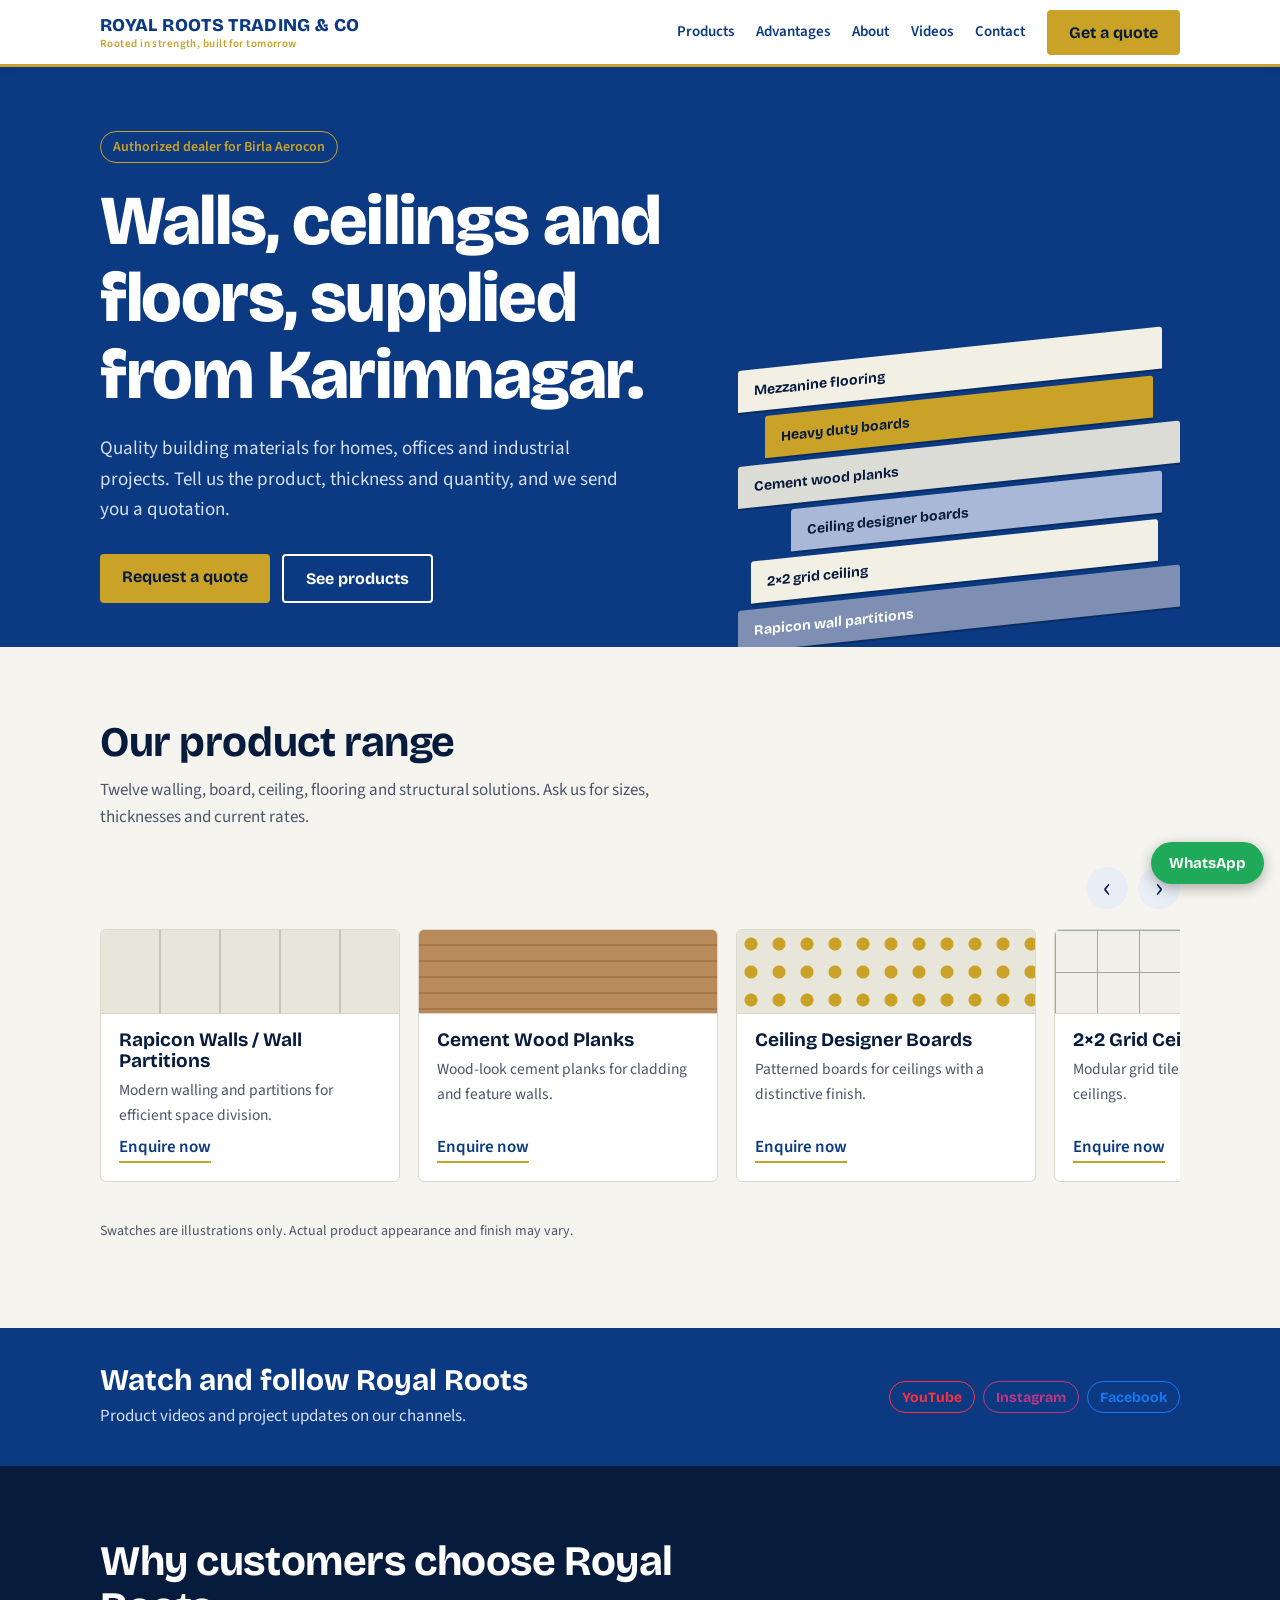
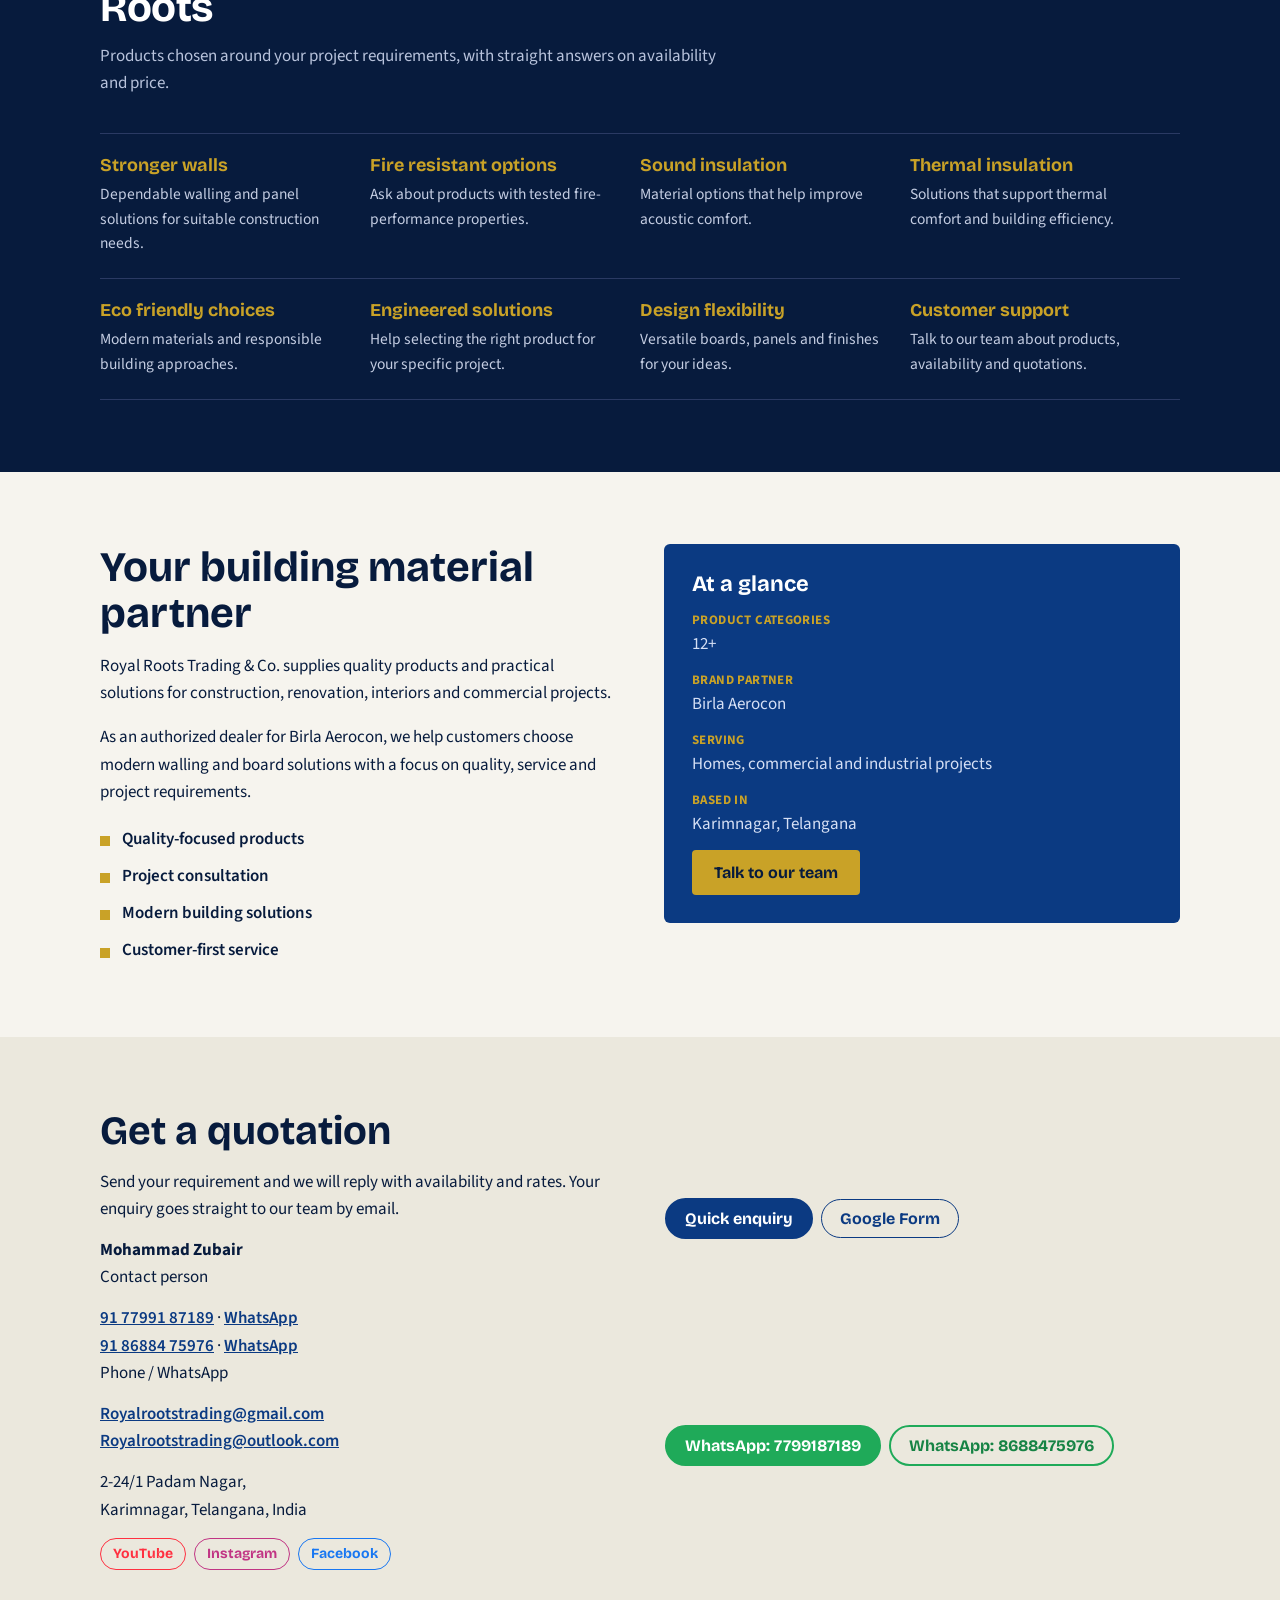
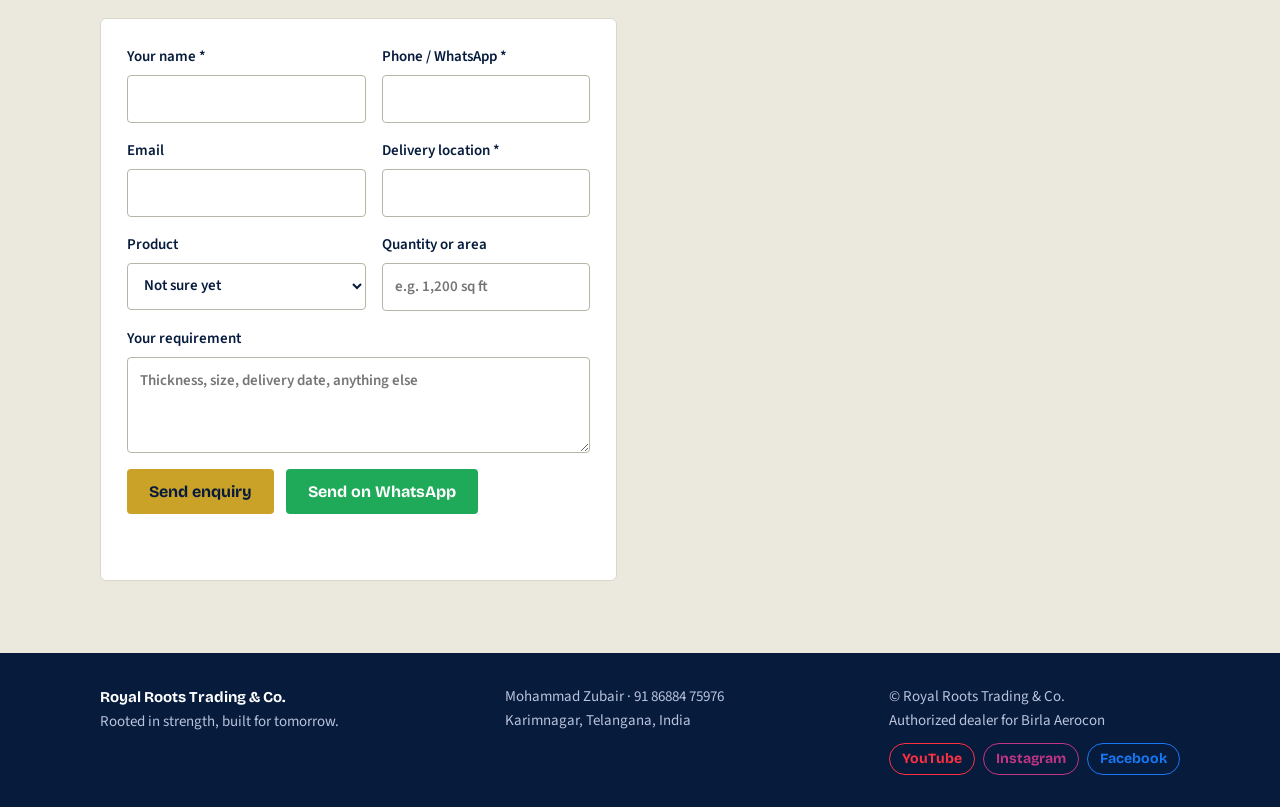
==== index.html @ 64613479 "Refresh public CMS and content scripts" ====
<!doctype html>
<html lang="en">
<head>
<meta charset="utf-8">
<meta name="viewport" content="width=device-width, initial-scale=1, viewport-fit=cover">
<meta name="description" content="Royal Roots Trading &amp; Co. — building materials and construction solutions.">
<meta name="theme-color" content="#071b62">
<title>Royal Roots Trading &amp; Co.</title>
<style>
*{box-sizing:border-box}body{margin:0;min-height:100vh;display:grid;place-items:center;padding:24px;font:16px/1.5 Arial,sans-serif;text-align:center;color:#071b62;background:#fff}a{color:#12358e}
</style>
</head>
<body>
<main id="rr-loading">
<h1>ROYAL ROOTS TRADING &amp; CO.</h1>
<p>Opening the website…</p>
<p>If the website does not open, <a href="./legacy-site.html">open the website directly</a>.</p>
</main>
<script>
(async function(){
  try {
    const response = await fetch("./legacy-site.html?content-refresh=20261021-3", {cache:"no-store"});
    if (!response.ok) throw new Error("Website content could not be loaded (" + response.status + ").");
    let html = await response.text();
    // Remove older CMS script tags so the current cache-busted versions always run.
    html = html.replace(/<script\b[^>]*src=["'][^"']*supabase-config\.js[^"']*["'][^>]*>\s*<\/script>/gi, "");
    html = html.replace(/<script\b[^>]*src=["'][^"']*site-cms\.js[^"']*["'][^>]*>\s*<\/script>/gi, "");
    html = html.replace(/<script\b[^>]*src=["'][^"']*site-videos-public\.js[^"']*["'][^>]*>\s*<\/script>/gi, "");
    // Responsive safety net for phones and tablets.
    const mobileFix = `<style id="rr-mobile-layout-fix">
      *,*::before,*::after{box-sizing:border-box}
      html{width:100%;max-width:100%;overflow-x:hidden;-webkit-text-size-adjust:100%;scroll-behavior:smooth}
      body{width:100%;max-width:100%;margin:0;overflow-x:hidden}
      img,video,iframe,svg,canvas{max-width:100%}
      img,video{height:auto}
      iframe{display:block}
      section,main,header,footer,nav,.container,.row,[class*="container"]{max-width:100%}
      input,select,textarea,button{max-width:100%;font:inherit}
      @media(max-width:768px){
        /* Fix oversized blank video section below mobile navigation. */
        #video{height:auto!important;min-height:0!important;max-height:none!important;margin-top:0!important;margin-bottom:0!important;padding-top:0!important;padding-bottom:0!important;overflow:hidden!important;display:flow-root!important} #video>*,#video .section-inner,#video .video-content{height:auto!important;min-height:0!important;max-height:none!important;margin-top:0!important;margin-bottom:0!important;padding-top:0!important;padding-bottom:0!important}
        #video iframe,#video video{display:block;width:100%!important;max-width:100%!important;height:auto!important;aspect-ratio:16/9;max-height:220px!important}
        #video .container,#video .row,#video [class*=container],#video [class*=wrapper],#video [class*=embed]{height:auto!important;min-height:0!important;max-height:none!important;padding-top:0!important;padding-bottom:0!important;margin-top:0!important;margin-bottom:0!important}
        #video:empty{display:none!important}
        /* Hide a stale empty video placeholder instead of leaving a tall white block. */
        .video-placeholder:empty,.video-placeholder:has(iframe),.video-placeholder:has(video){height:auto!important;min-height:0!important}

        /* Collapse oversized embedded video areas on mobile */
        iframe{max-height:220px!important}
        [class*=video-container],[class*=video-wrapper],[class*=video-embed],[class*=youtube-embed],[class*=embed-responsive],[class*=embed-container]{height:auto!important;min-height:0!important;max-height:none!important;padding-bottom:0!important}
        [class*=video-container] iframe,[class*=video-wrapper] iframe,[class*=video-embed] iframe,[class*=youtube-embed] iframe,[class*=embed-responsive] iframe,[class*=embed-container] iframe{width:100%!important;height:auto!important;aspect-ratio:16/9;max-height:220px!important}

        body{font-size:16px}
        .container,.nav-container,.navbar .container,.hero,.section,.section-inner{width:100%!important;max-width:100%!important}
        section{scroll-margin-top:80px}
        h1{font-size:clamp(1.8rem,7vw,2.7rem);line-height:1.15}
        h2{font-size:clamp(1.4rem,5.5vw,2rem);line-height:1.2}
        p{overflow-wrap:anywhere}
        .row{margin-left:0!important;margin-right:0!important}
        .hero,.hero-content{padding-left:18px!important;padding-right:18px!important}
        .gallery-grid,.feature-grid,.rr-live-products-grid{grid-template-columns:repeat(2,minmax(0,1fr))!important;gap:12px!important}
        .gallery-grid>*,.feature-grid>*,.rr-live-product-card{min-width:0}
        .gallery-grid img,.feature-grid img{max-width:100%;object-fit:cover}
        iframe[src*="youtube"],iframe[src*="youtu.be"],iframe[src*="facebook"],video,.video-container,.video-wrapper,.video-frame,.responsive-video{width:100%!important;max-width:100%!important;aspect-ratio:16/9;height:auto!important;min-height:0!important}
        iframe[src*="youtube"],iframe[src*="youtu.be"]{height:auto!important}
        #rr-social-footer{padding-bottom:calc(24px + env(safe-area-inset-bottom,0px))}
        #rr-social-footer nav{flex-wrap:wrap;gap:6px!important;justify-content:center!important}
        #rr-social-footer a{min-height:28px!important;height:auto!important;padding:4px 8px!important;font-size:12px!important;line-height:1.2!important;gap:5px!important;border-radius:14px!important;display:inline-flex!important;align-items:center!important} #rr-social-footer svg,#rr-social-footer img{width:15px!important;height:15px!important;max-width:15px!important;max-height:15px!important}
        .whatsapp-float,.whatsapp-button,[class*="whatsapp"]{max-width:calc(100vw - 24px)}
      }
      @media(max-width:420px){
        .gallery-grid,.feature-grid,.rr-live-products-grid{grid-template-columns:minmax(0,1fr)!important}
        header .brand img,header .logo img{max-width:min(62vw,220px)!important;height:auto!important}
        button,a{touch-action:manipulation}
      }
    </style>`;
    if (/<head\b[^>]*>/i.test(html)) html = html.replace(/<head\b[^>]*>/i, match => match + mobileFix);
    const scripts = [
      '<script src="./supabase-config.js?v=20261021-3"><\/script>',
      '<script type="module" src="./site-cms.js?v=20261021-3"><\/script>',
      '<script type="module" src="./site-videos-public.js?v=20261021-3"><\/script>'
    ];
    if (scripts.length) {
      const additions = scripts.join("\n");
      if (/<\/body\s*>/i.test(html)) html = html.replace(/<\/body\s*>/i, additions + "\n</body>");
      else html += additions;
    }
    document.open();
    document.write(html);
    document.close();
  } catch (error) {
    const main = document.getElementById("rr-loading");
    if (main) {
      const p = document.createElement("p");
      p.textContent = "The website could not load automatically. Please use the direct link below or refresh in a moment.";
      main.append(p);
      console.error("Royal Roots website loader:", error);
    }
  }
})();
</script>
</body>
</html>
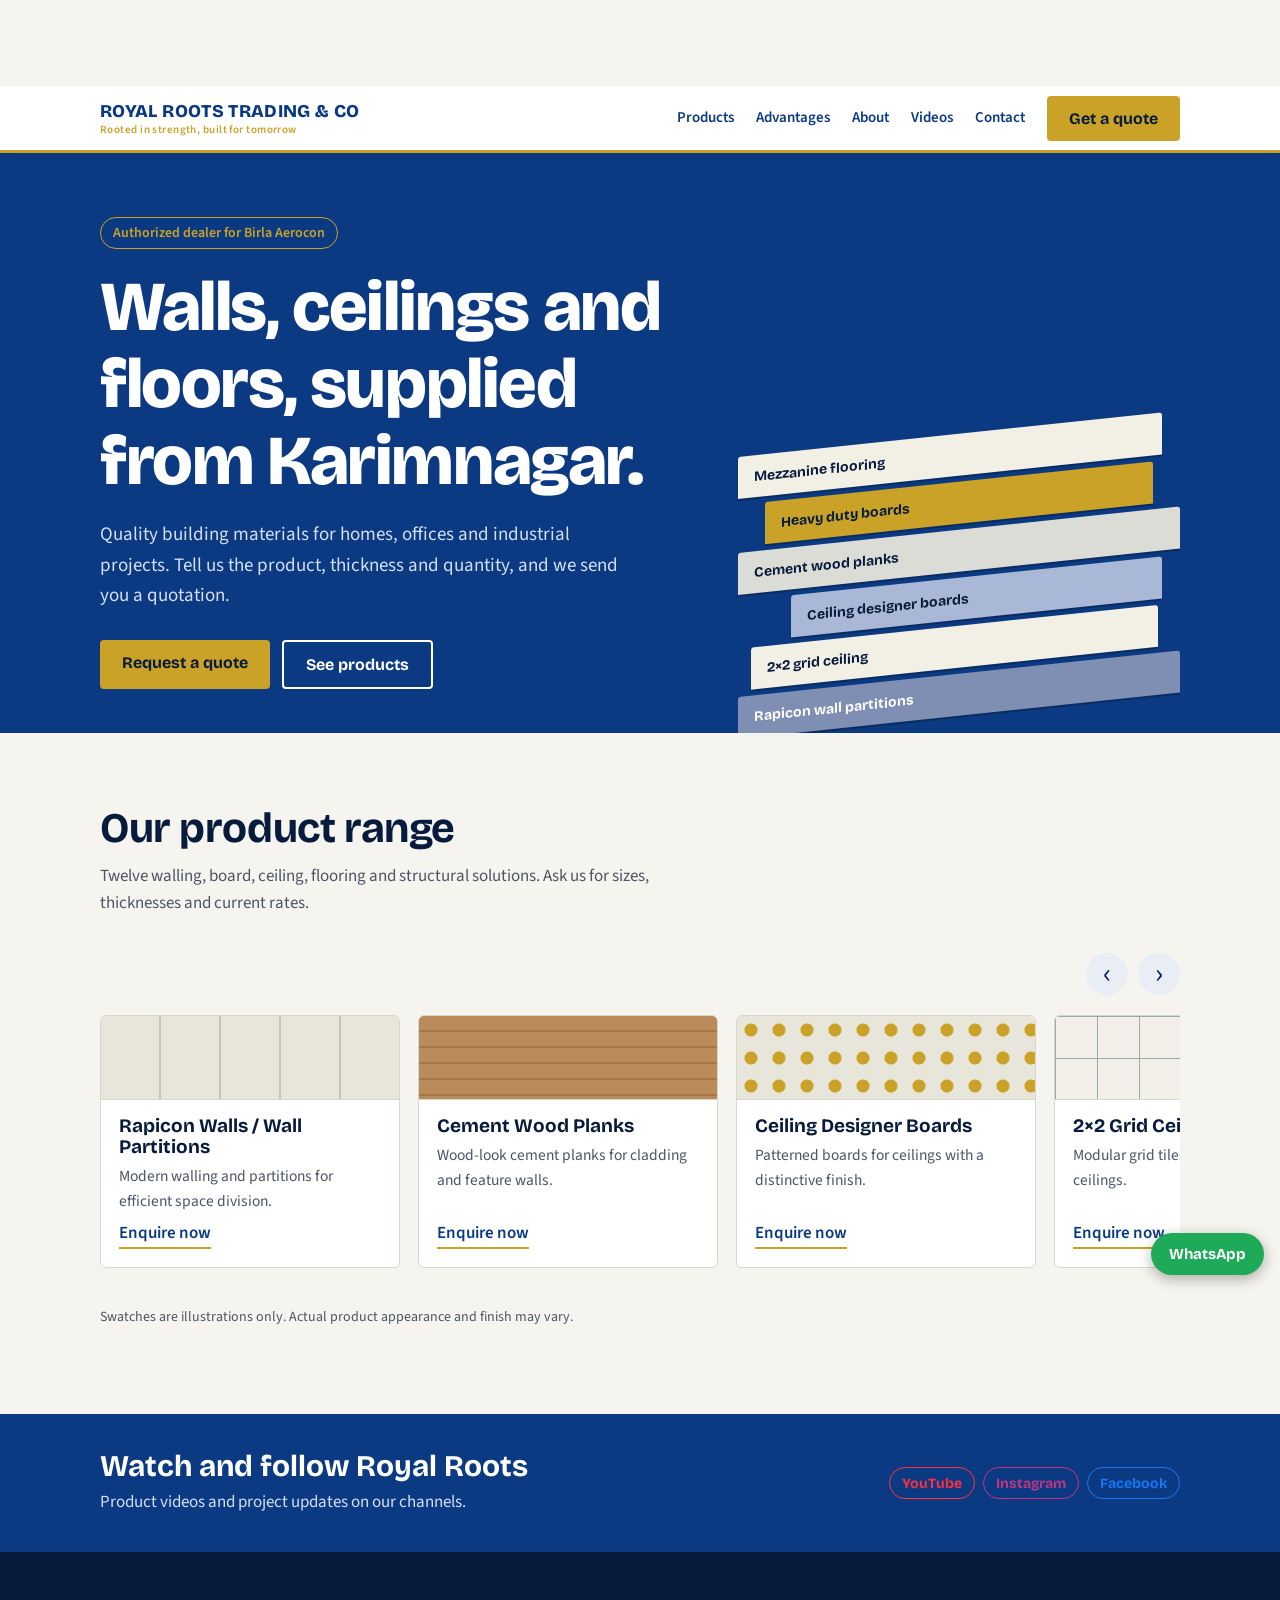
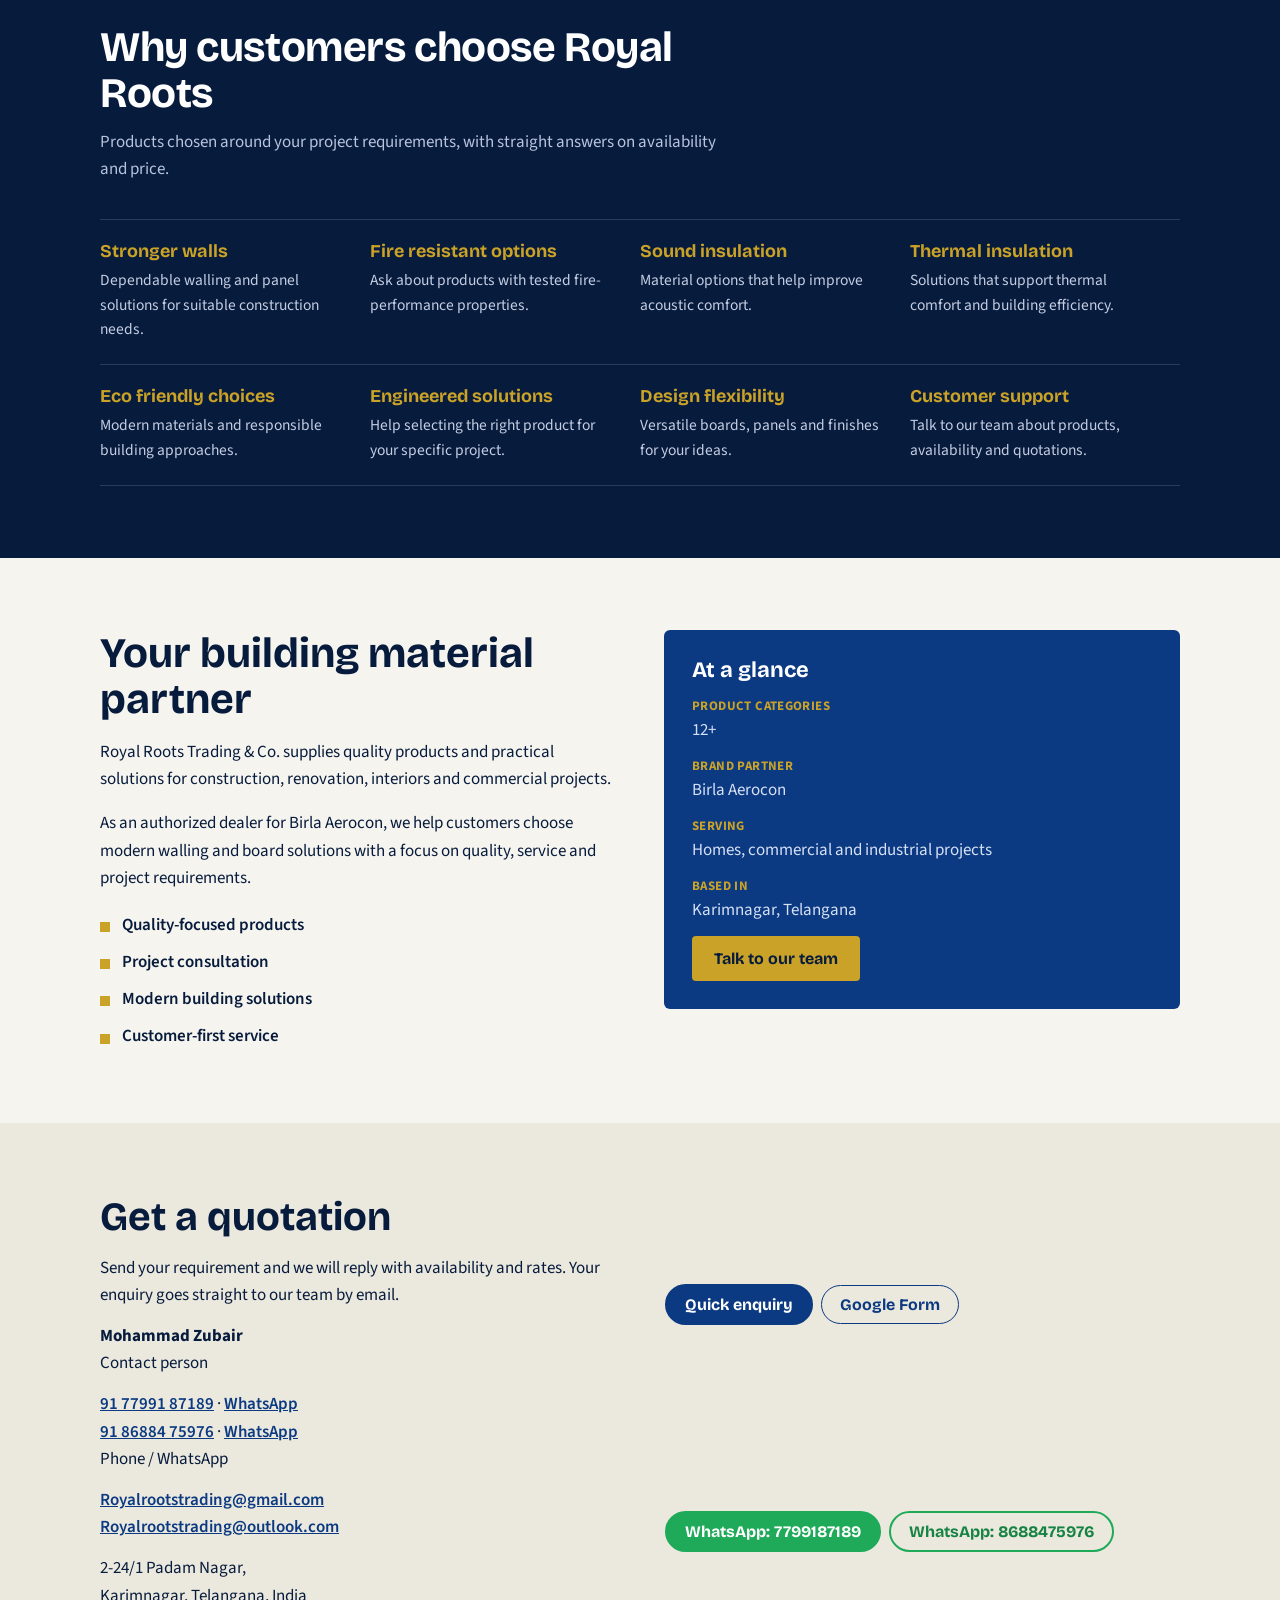
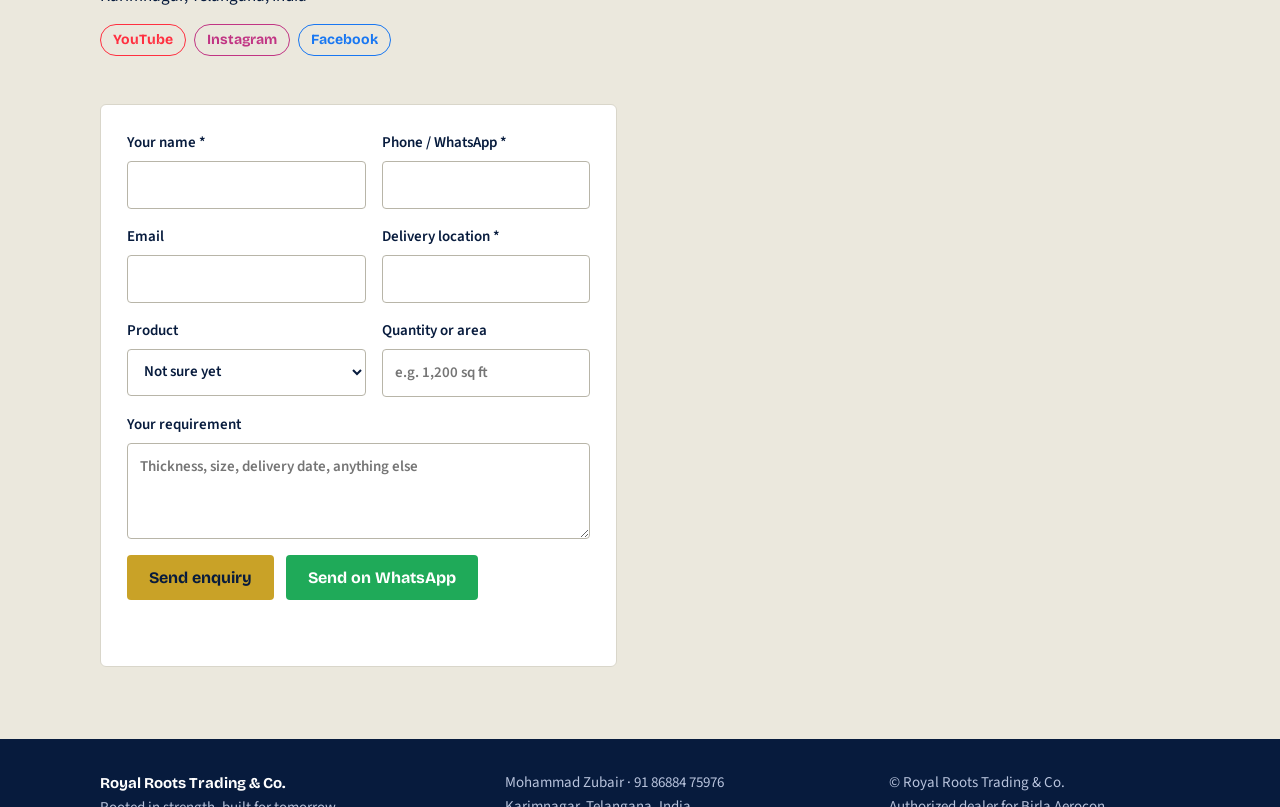
==== commit 9b155819: "Repair public site script loading and refresh CMS assets" ====
--- a/index.html
+++ b/index.html
@@ -75,12 +75,12 @@
       }
     </style>`;
     if (/<head\b[^>]*>/i.test(html)) html = html.replace(/<head\b[^>]*>/i, match => match + mobileFix);
+    const closeScript = "</scr" + "ipt>";
     const scripts = [
-      '<script src="./supabase-config.js?v=20261021-3"><\/script>',
-      '<script type="module" src="./site-cms.js?v=20261021-3"><\/script>',
-      '<script type="module" src="./site-videos-public.js?v=20261021-3"><\/script>'
-    ];
-    if (scripts.length) {
+      '<script src="./supabase-config.js?v=20261021-4">' + closeScript,
+      '<script type="module" src="./site-cms.js?v=20261021-4">' + closeScript,
+      '<script type="module" src="./site-videos-public.js?v=20261021-4">' + closeScript
+    ];    if (scripts.length) {
       const additions = scripts.join("\n");
       if (/<\/body\s*>/i.test(html)) html = html.replace(/<\/body\s*>/i, additions + "\n</body>");
       else html += additions;
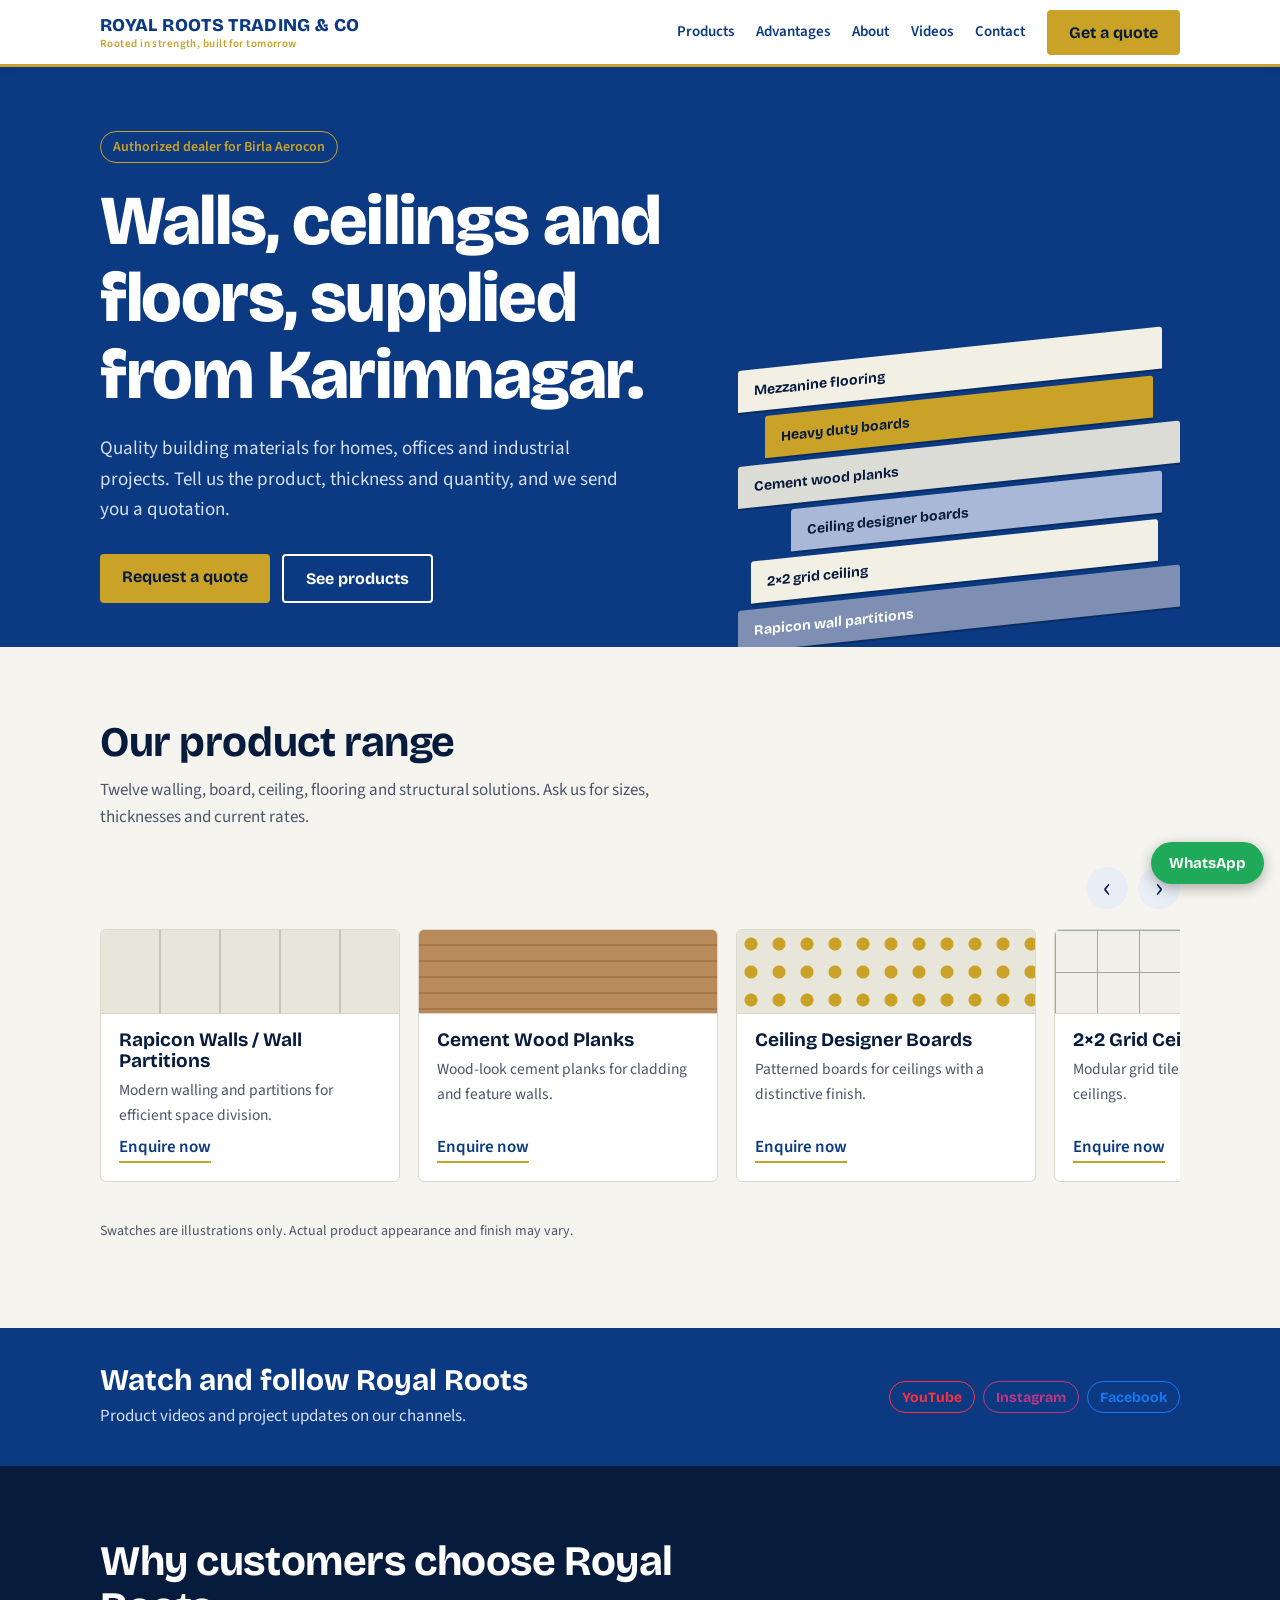
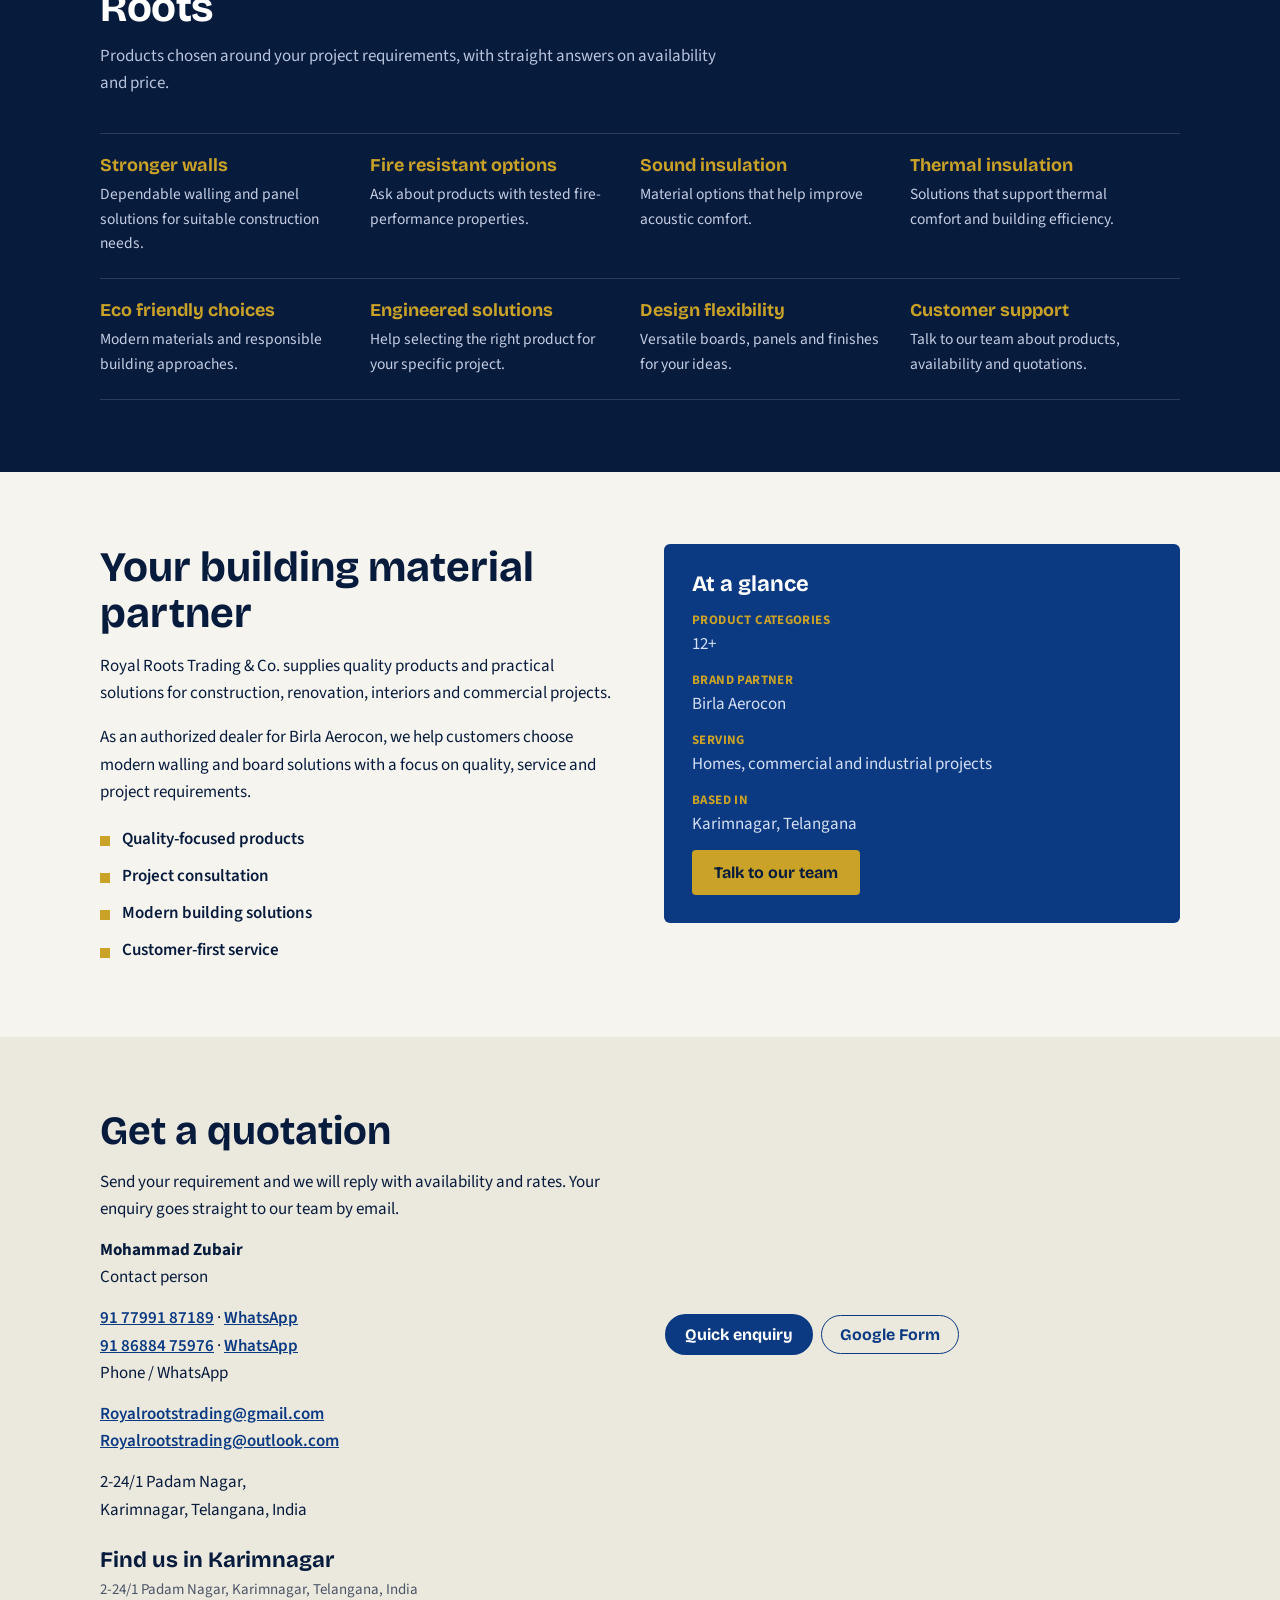
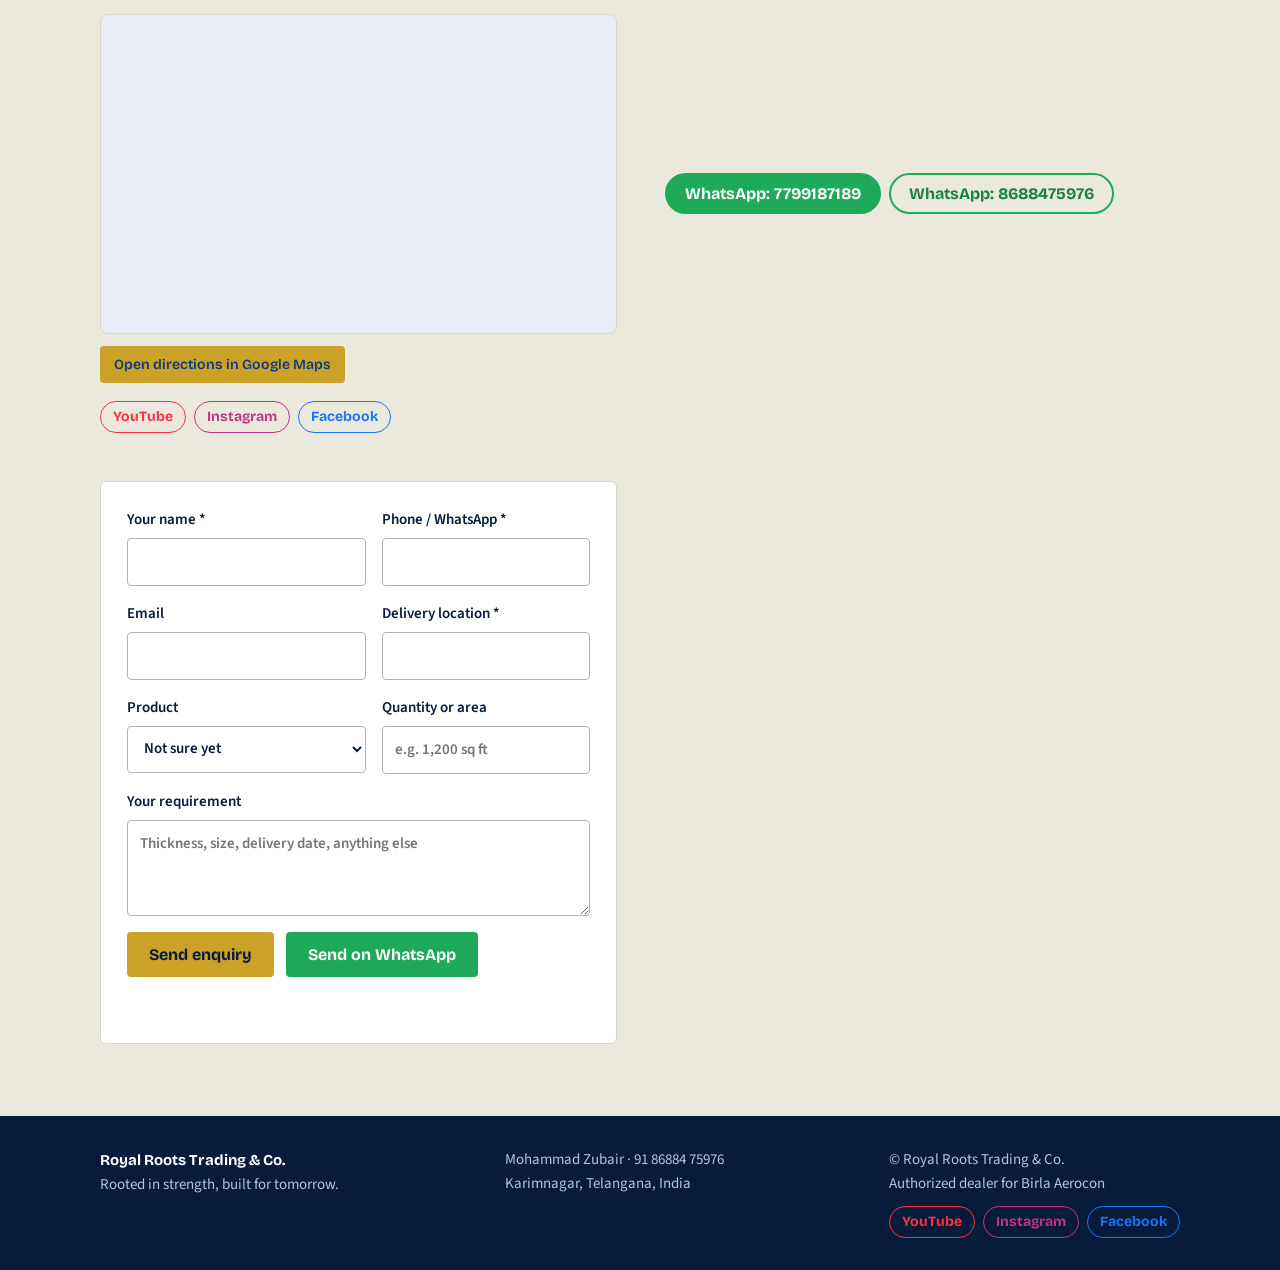
==== commit 7f7e0aae: "Refresh public CMS script after map editor update" ====
--- a/index.html
+++ b/index.html
@@ -78,7 +78,7 @@
     const closeScript = "</scr" + "ipt>";
     const scripts = [
       '<script src="./supabase-config.js?v=20261021-4">' + closeScript,
-      '<script type="module" src="./site-cms.js?v=20261021-4">' + closeScript,
+      '<script type="module" src="./site-cms.js?v=20261022-1">' + closeScript,
       '<script type="module" src="./site-videos-public.js?v=20261021-4">' + closeScript
     ];    if (scripts.length) {
       const additions = scripts.join("\n");
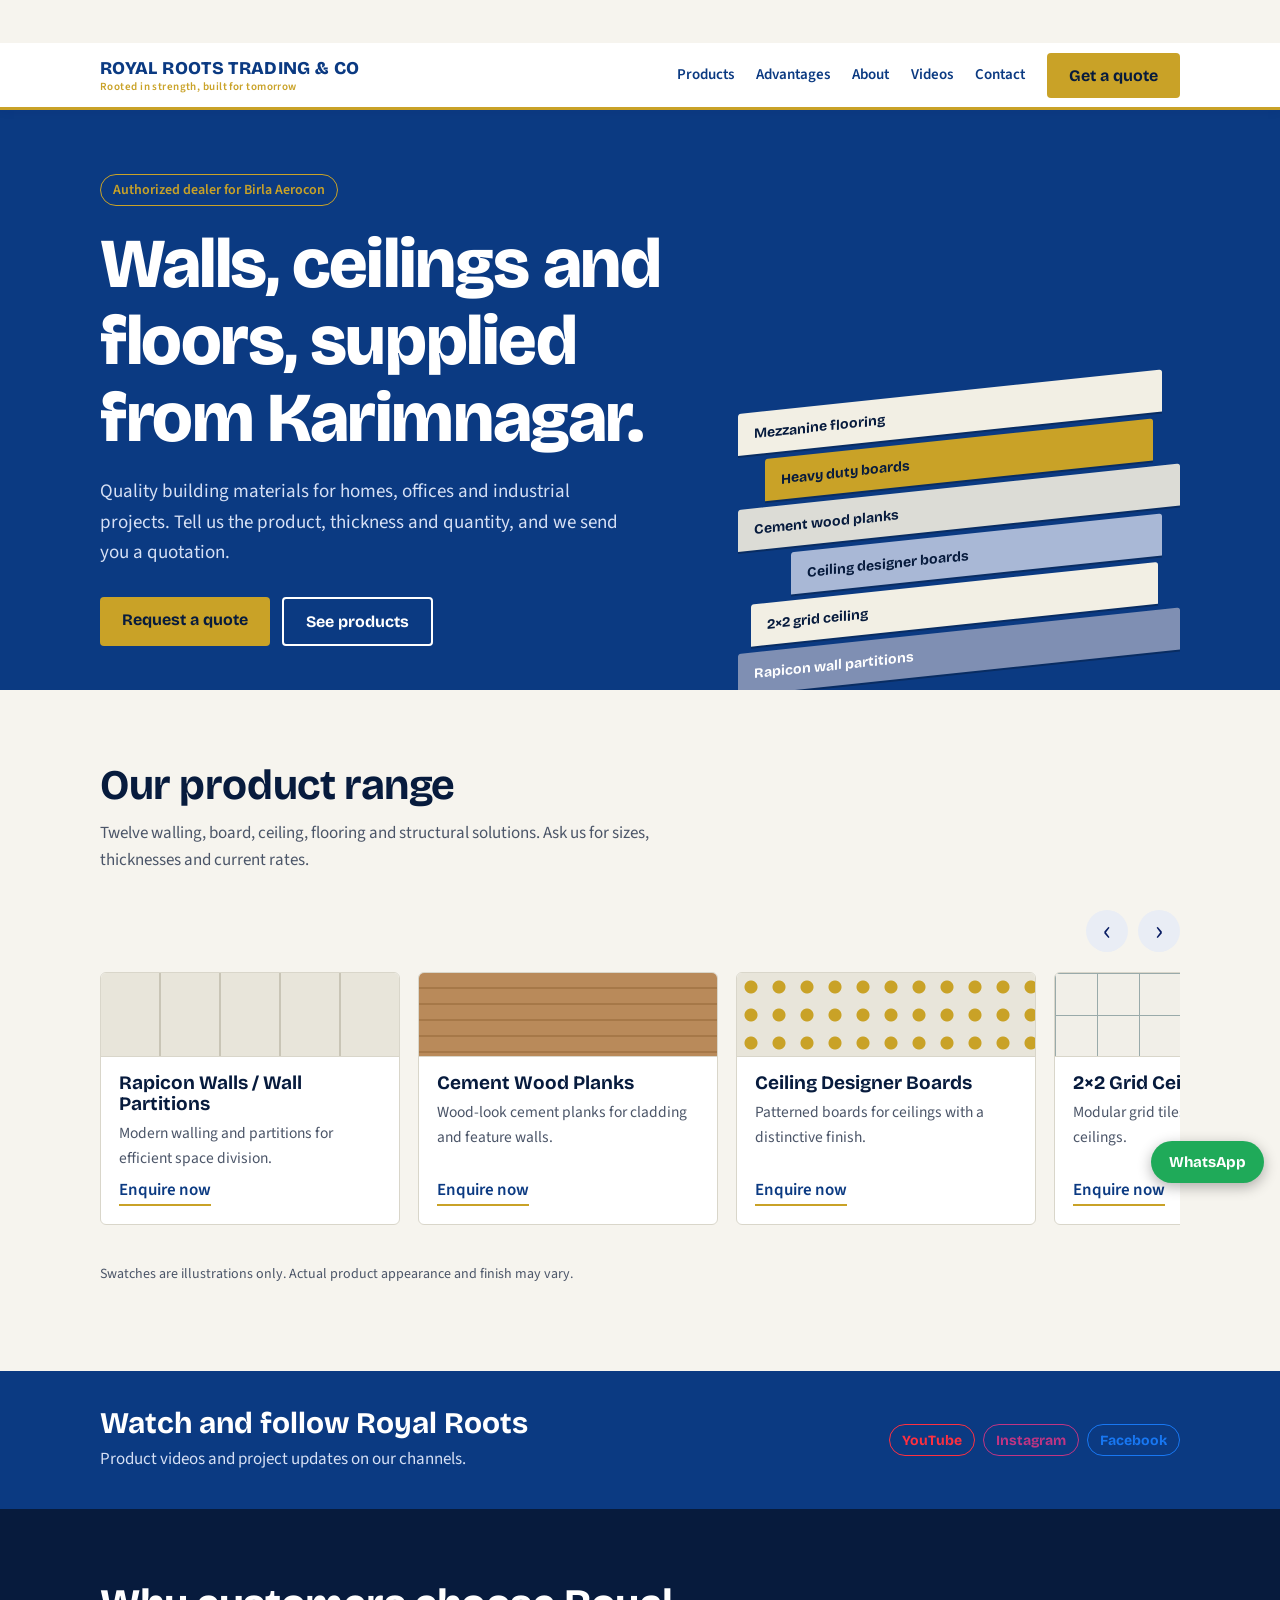
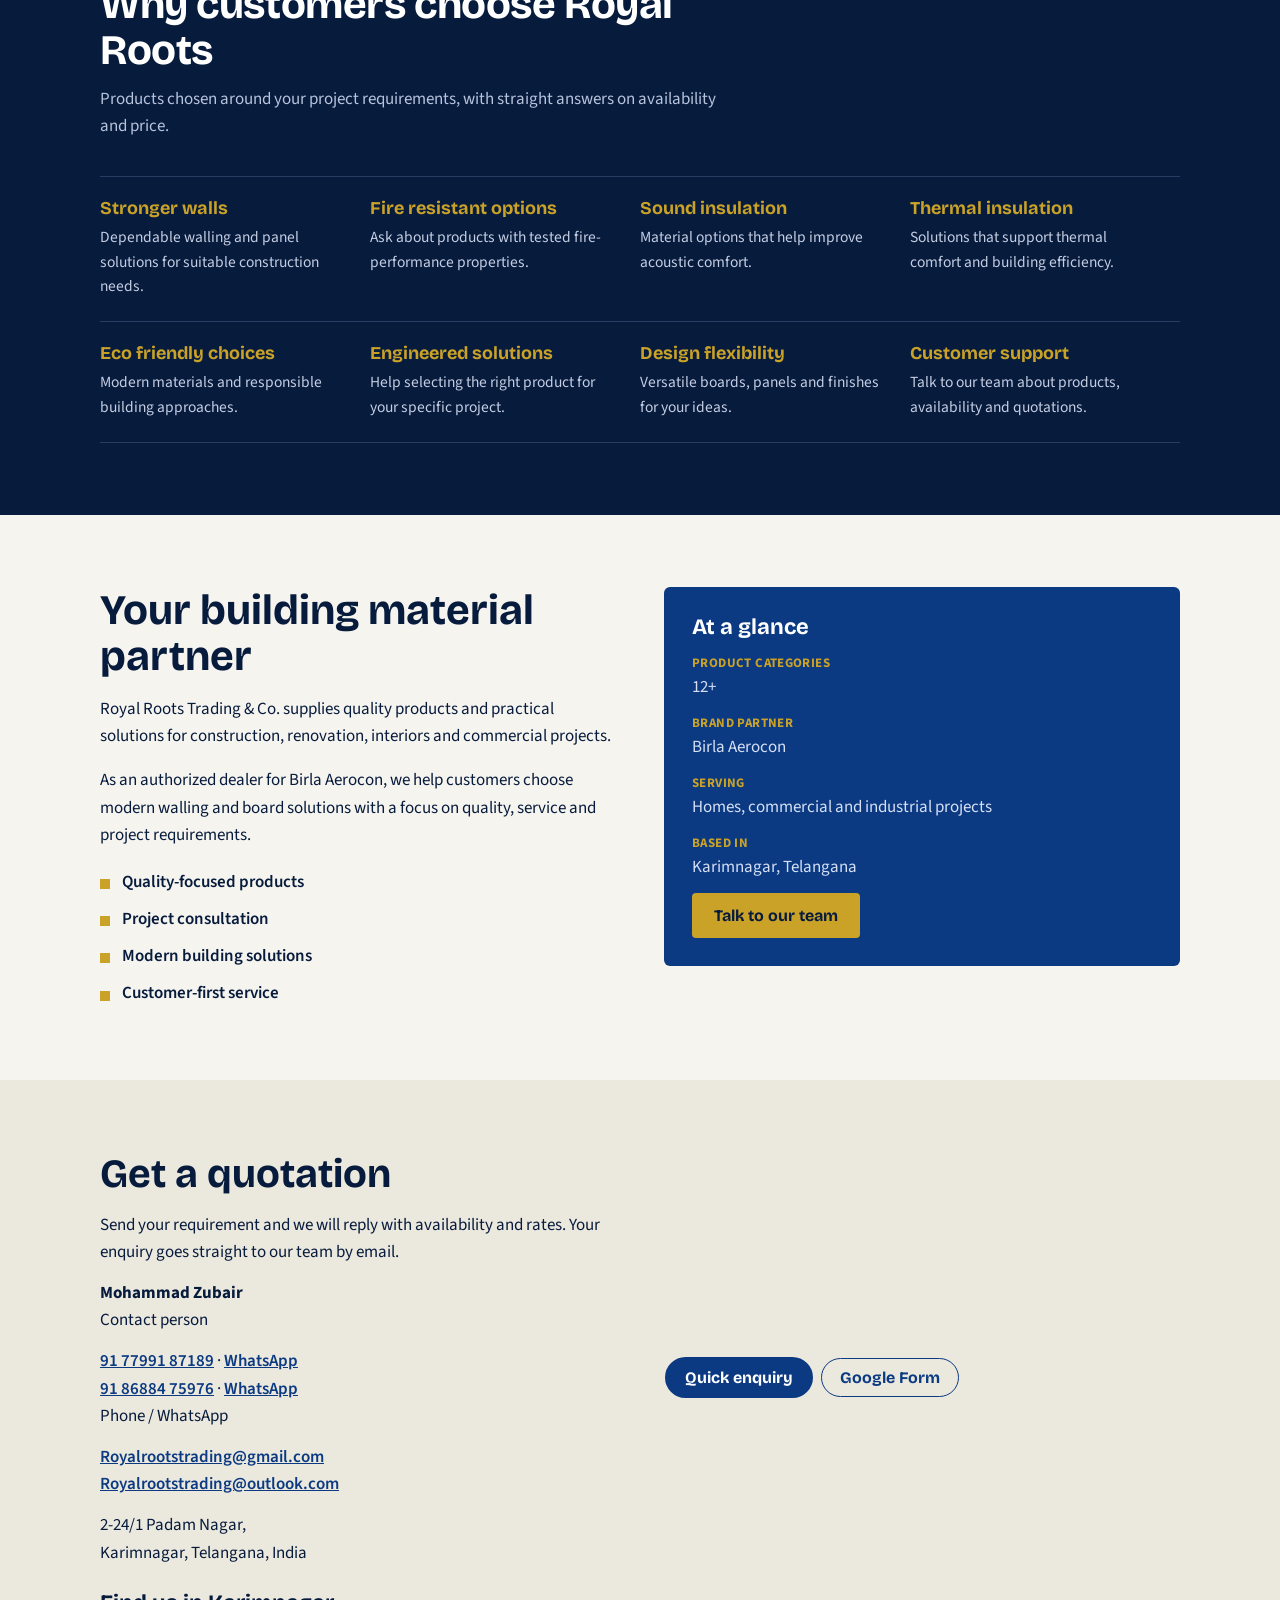
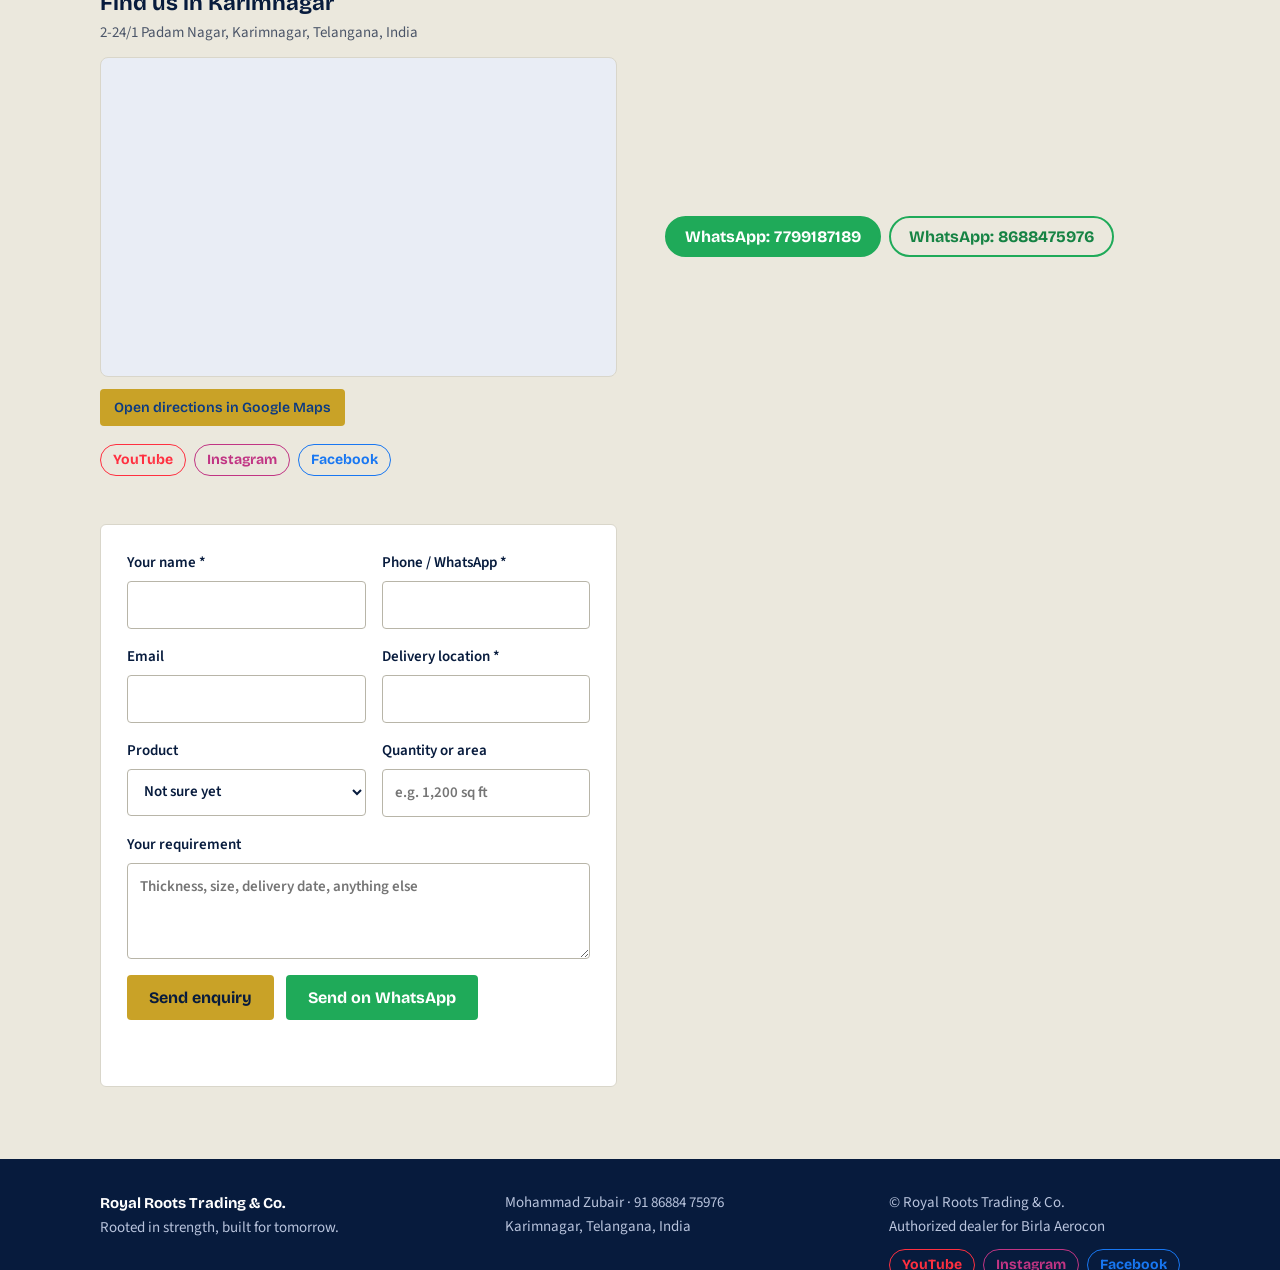
==== commit d66df2b5: "Refresh public product image rendering script" ====
--- a/index.html
+++ b/index.html
@@ -19,7 +19,7 @@
 <script>
 (async function(){
   try {
-    const response = await fetch("./legacy-site.html?content-refresh=20261021-3", {cache:"no-store"});
+    const response = await fetch("./legacy-site.html?content-refresh=20261022-4", {cache:"no-store"});
     if (!response.ok) throw new Error("Website content could not be loaded (" + response.status + ").");
     let html = await response.text();
     // Remove older CMS script tags so the current cache-busted versions always run.
@@ -78,7 +78,7 @@
     const closeScript = "</scr" + "ipt>";
     const scripts = [
       '<script src="./supabase-config.js?v=20261021-4">' + closeScript,
-      '<script type="module" src="./site-cms.js?v=20261022-1">' + closeScript,
+      '<script type="module" src="./site-cms.js?v=20261022-2">' + closeScript,
       '<script type="module" src="./site-videos-public.js?v=20261021-4">' + closeScript
     ];    if (scripts.length) {
       const additions = scripts.join("\n");
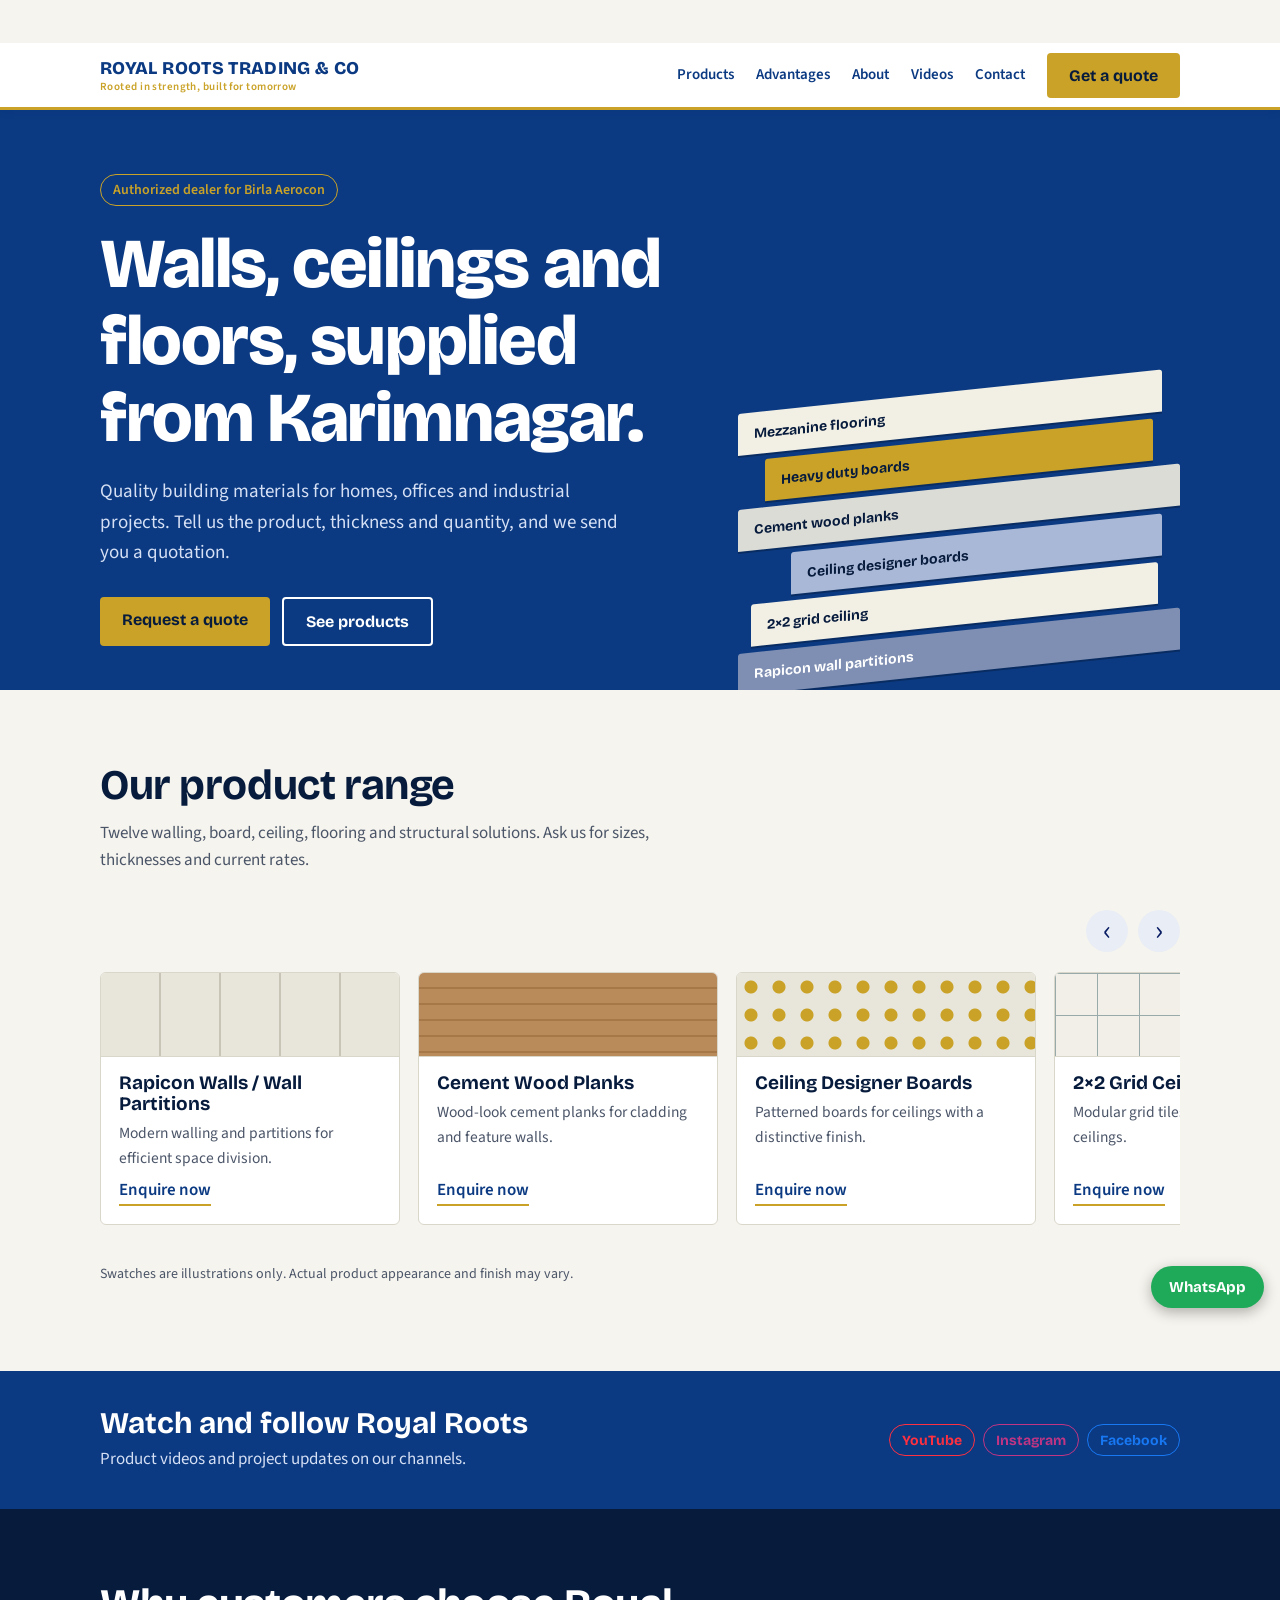
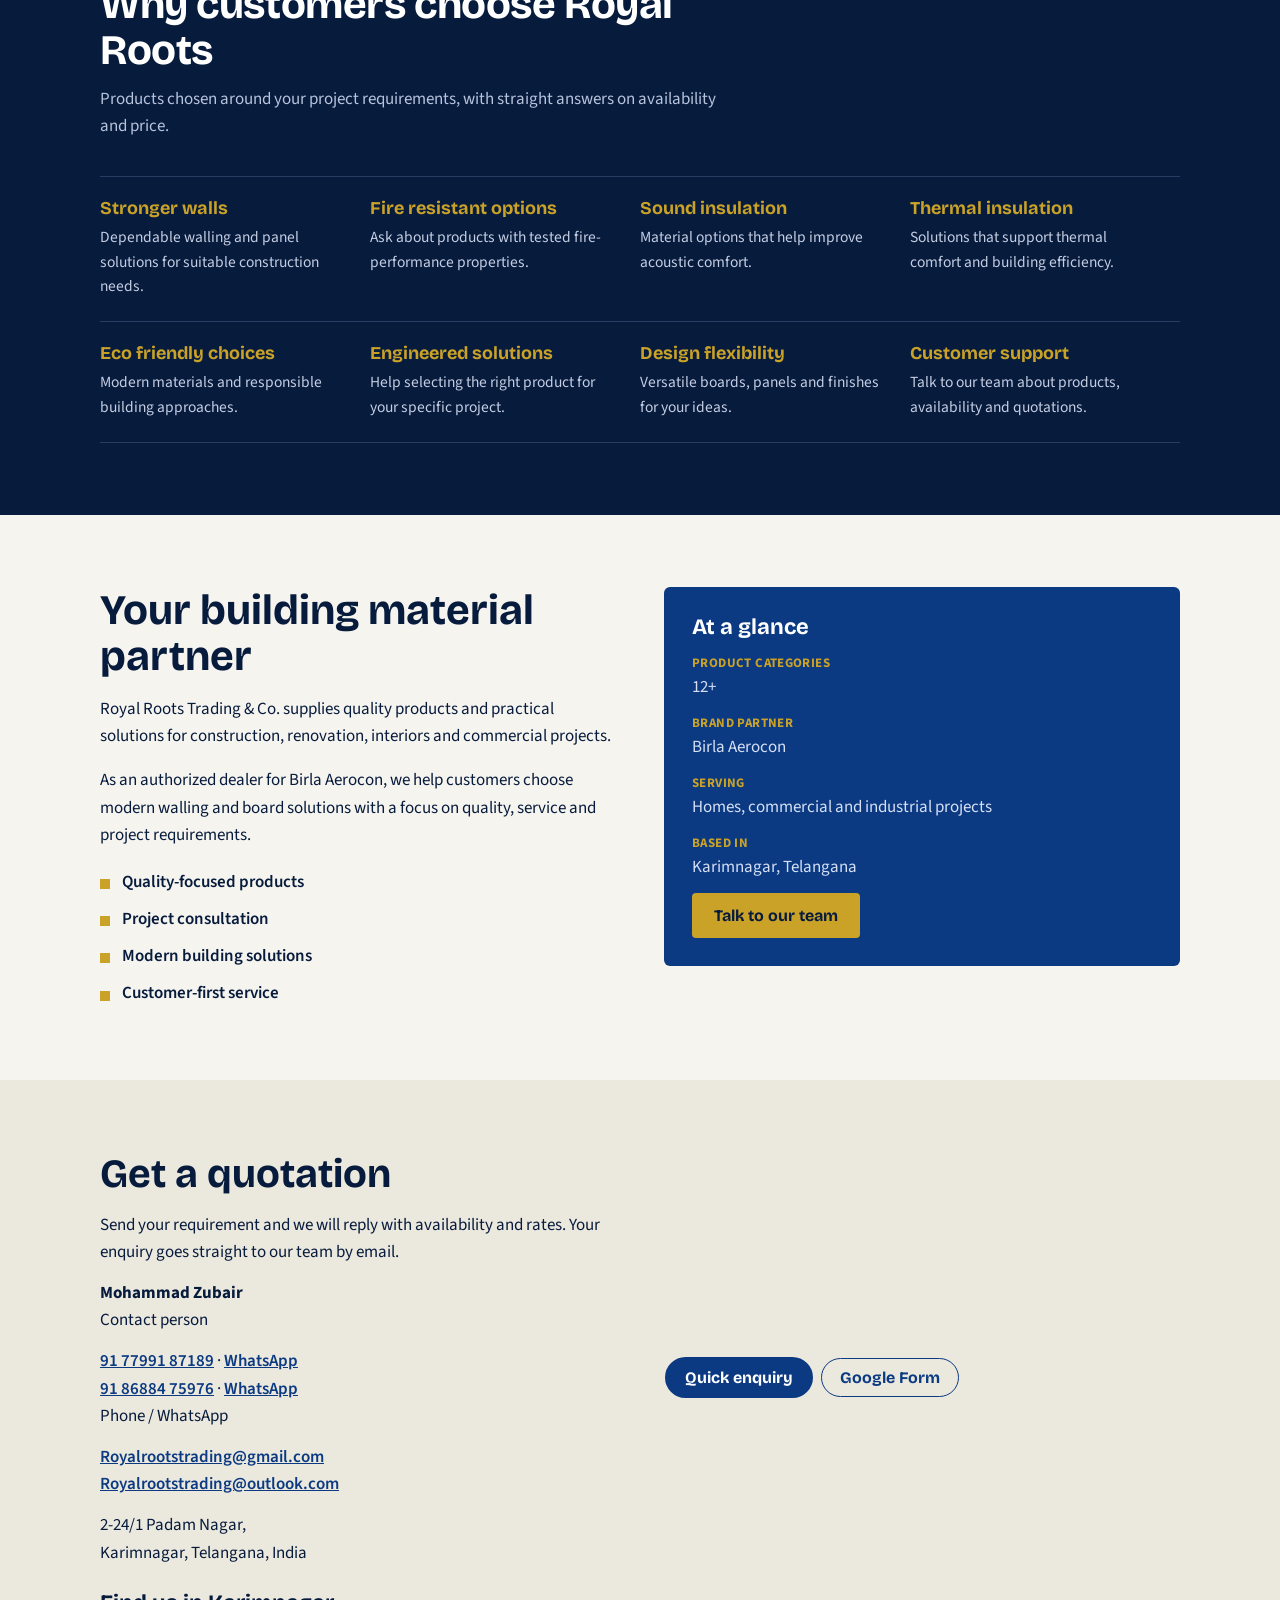
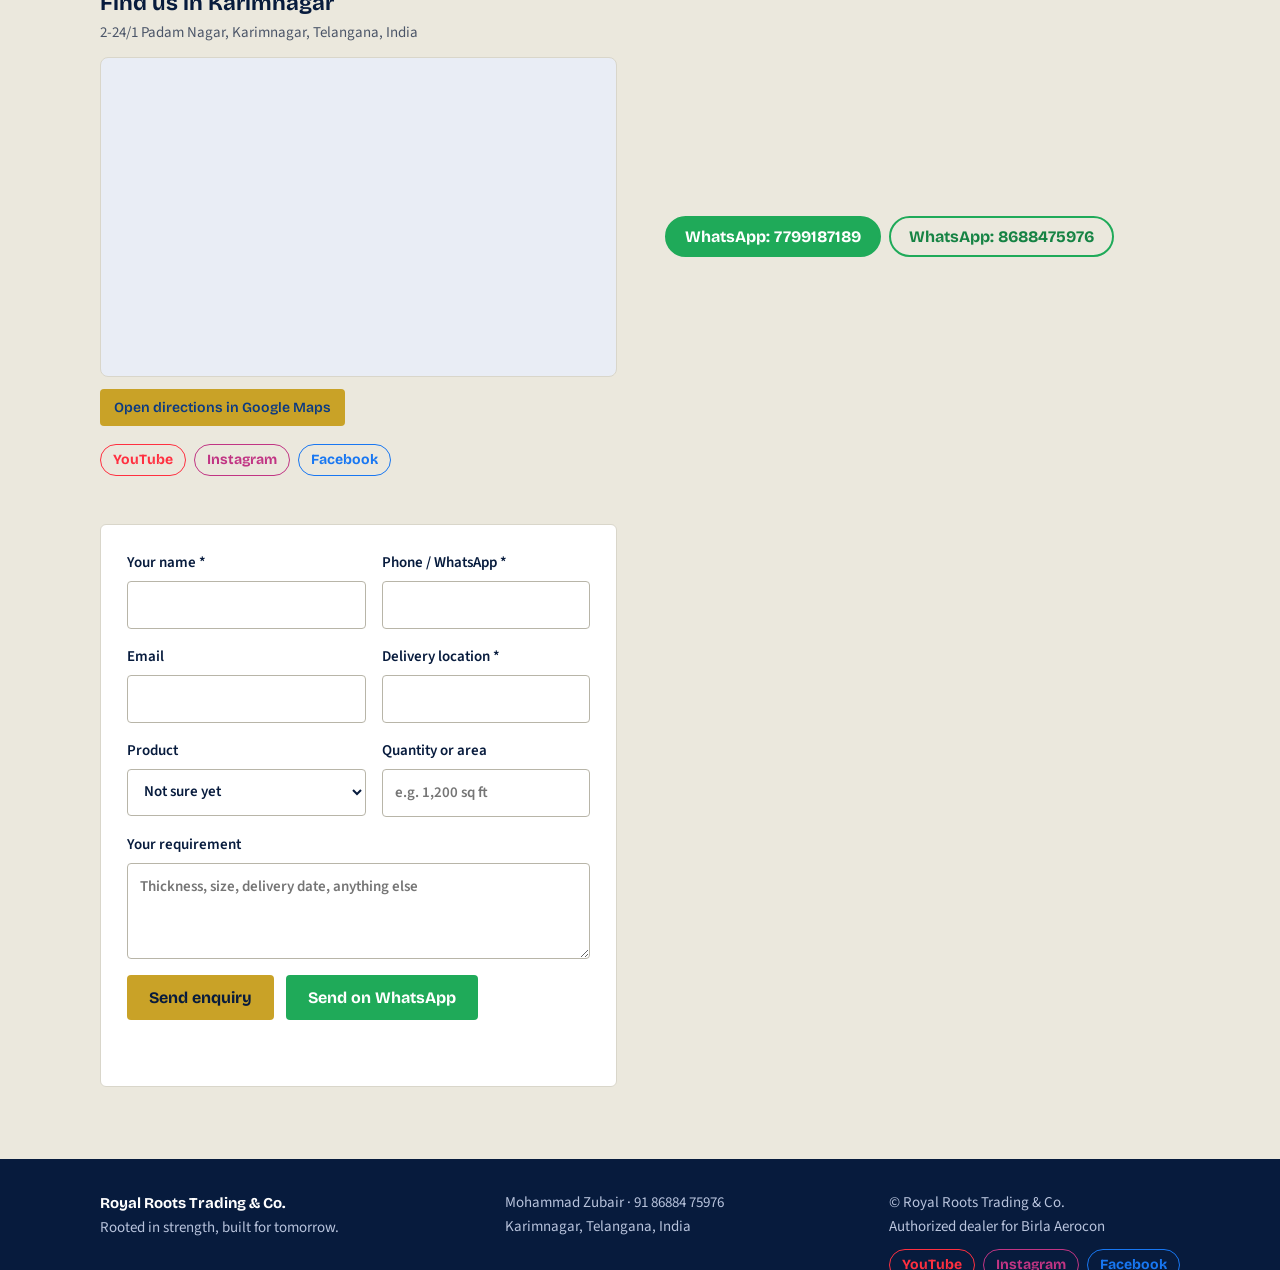
==== commit 20ac0ebc: "Revert product card image editor changes to restore admin access" ====
--- a/index.html
+++ b/index.html
@@ -19,7 +19,7 @@
 <script>
 (async function(){
   try {
-    const response = await fetch("./legacy-site.html?content-refresh=20261022-4", {cache:"no-store"});
+    const response = await fetch("./legacy-site.html?content-refresh=20261021-3", {cache:"no-store"});
     if (!response.ok) throw new Error("Website content could not be loaded (" + response.status + ").");
     let html = await response.text();
     // Remove older CMS script tags so the current cache-busted versions always run.
@@ -78,7 +78,7 @@
     const closeScript = "</scr" + "ipt>";
     const scripts = [
       '<script src="./supabase-config.js?v=20261021-4">' + closeScript,
-      '<script type="module" src="./site-cms.js?v=20261022-2">' + closeScript,
+      '<script type="module" src="./site-cms.js?v=20261022-1">' + closeScript,
       '<script type="module" src="./site-videos-public.js?v=20261021-4">' + closeScript
     ];    if (scripts.length) {
       const additions = scripts.join("\n");
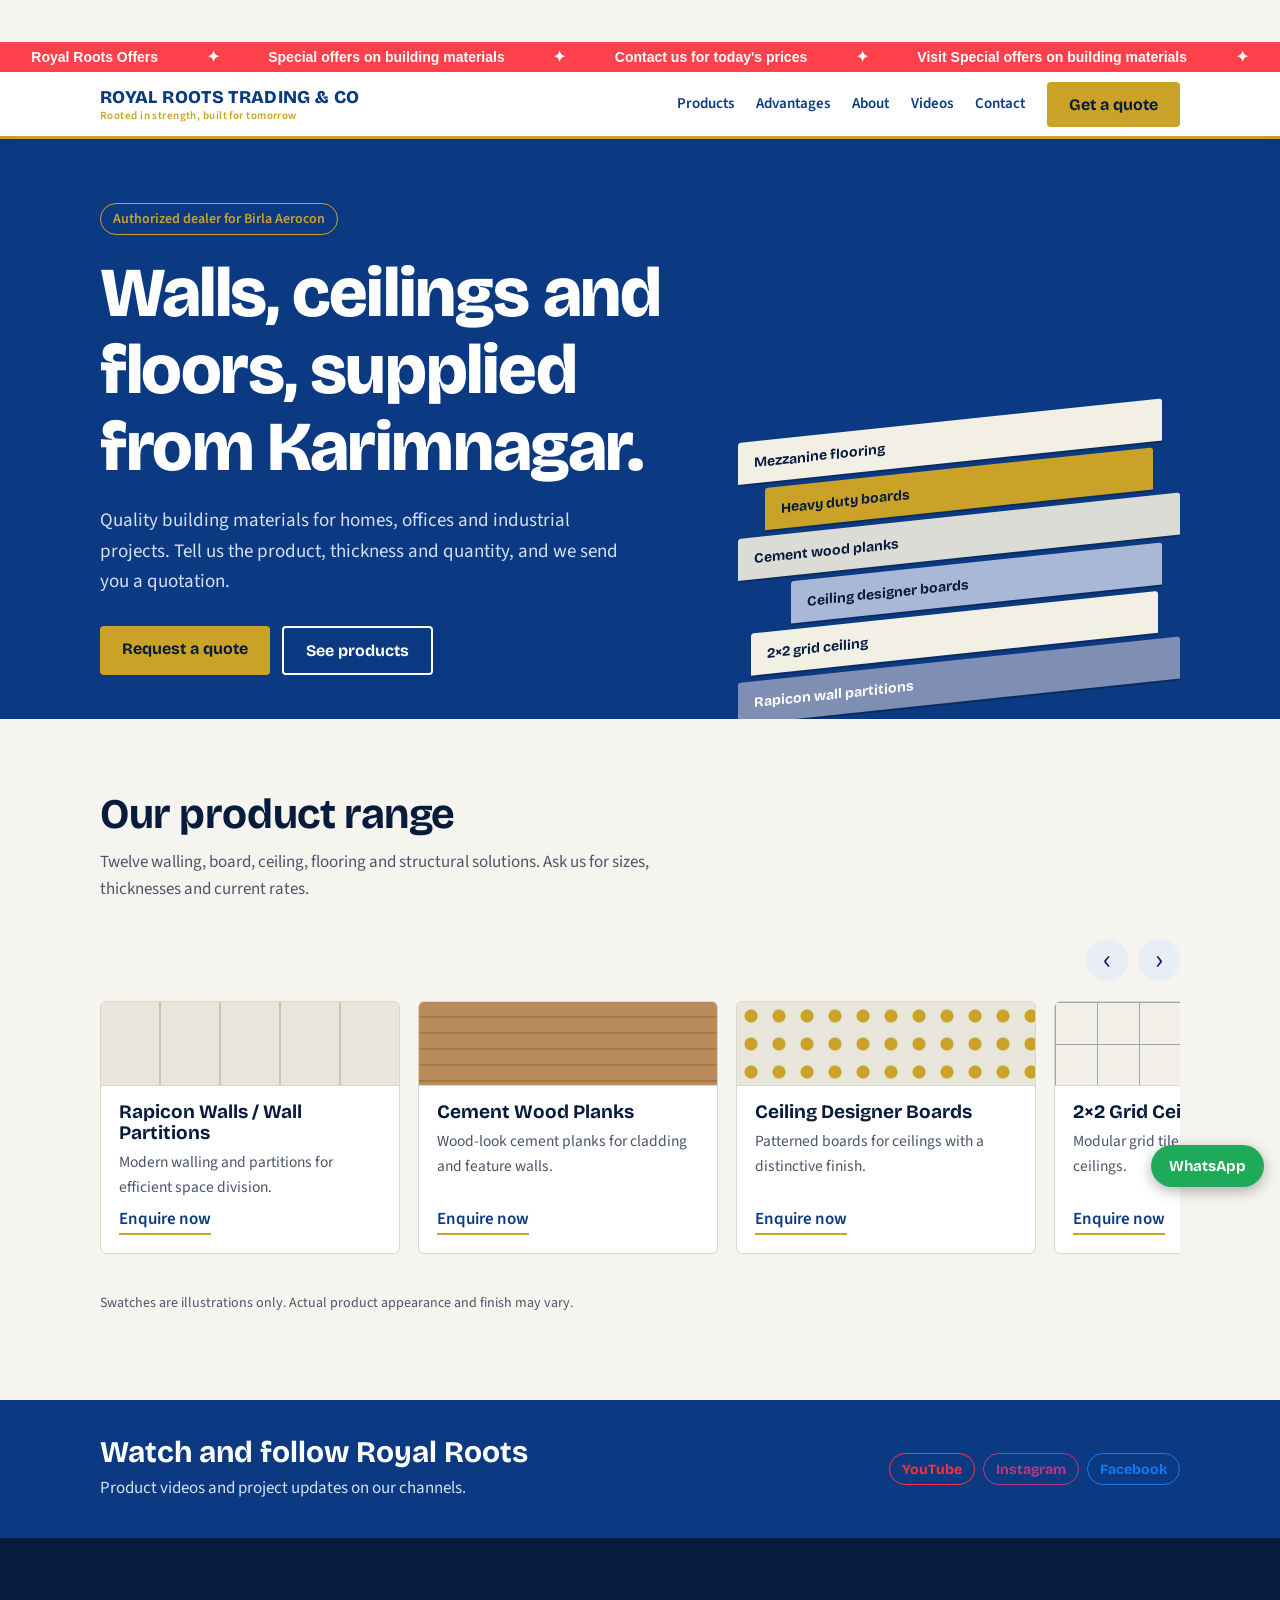
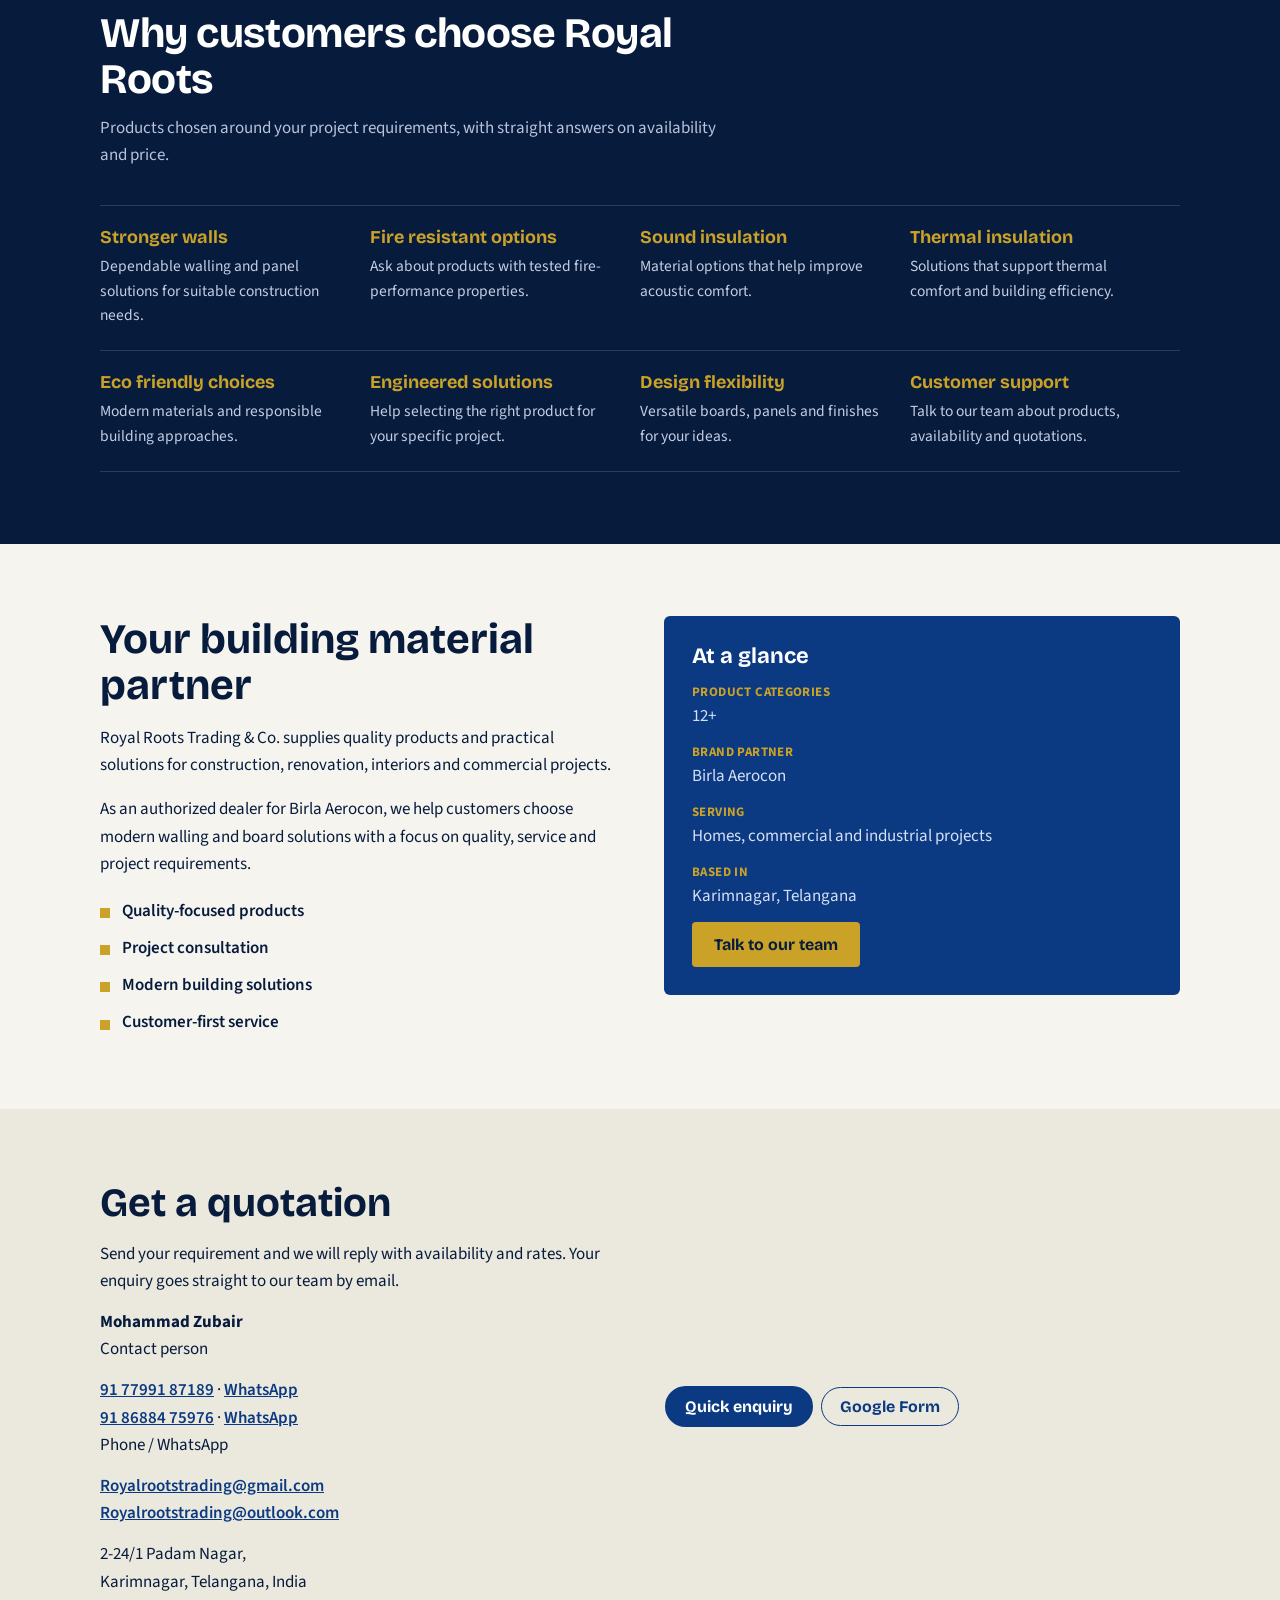
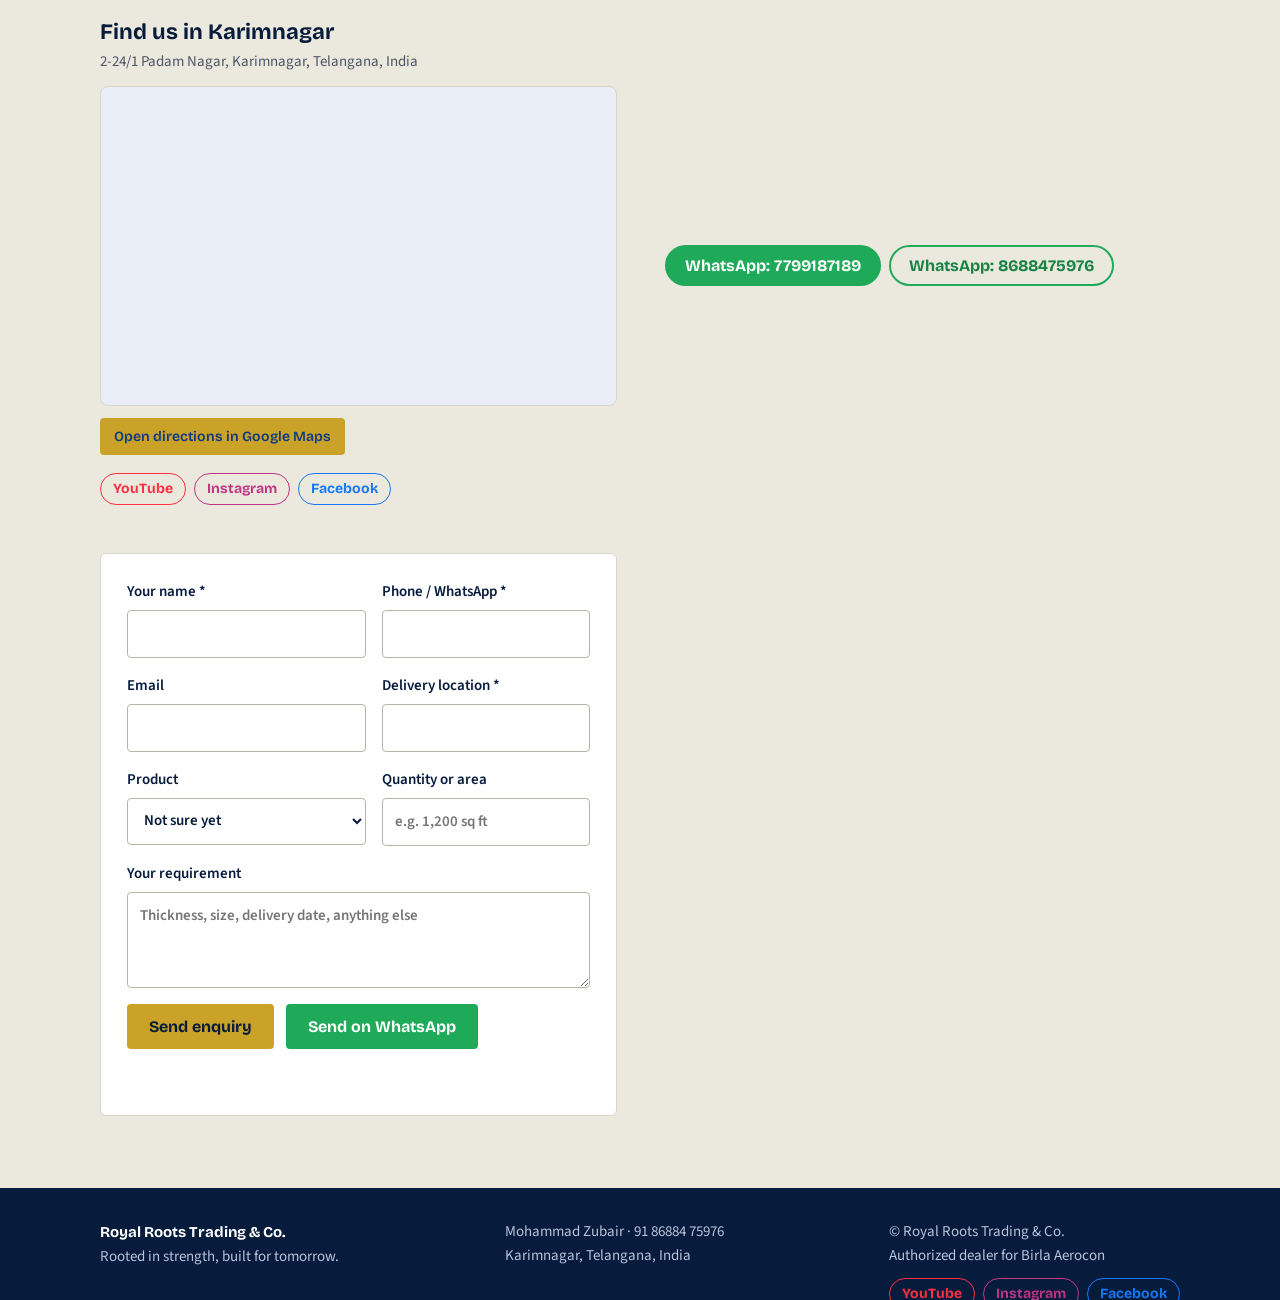
==== commit 51dc8318: "Refresh public CMS script cache for offers slider" ====
--- a/index.html
+++ b/index.html
@@ -78,7 +78,7 @@
     const closeScript = "</scr" + "ipt>";
     const scripts = [
       '<script src="./supabase-config.js?v=20261021-4">' + closeScript,
-      '<script type="module" src="./site-cms.js?v=20261022-1">' + closeScript,
+      '<script type="module" src="./site-cms.js?v=20261022-2">' + closeScript,
       '<script type="module" src="./site-videos-public.js?v=20261021-4">' + closeScript
     ];    if (scripts.length) {
       const additions = scripts.join("\n");
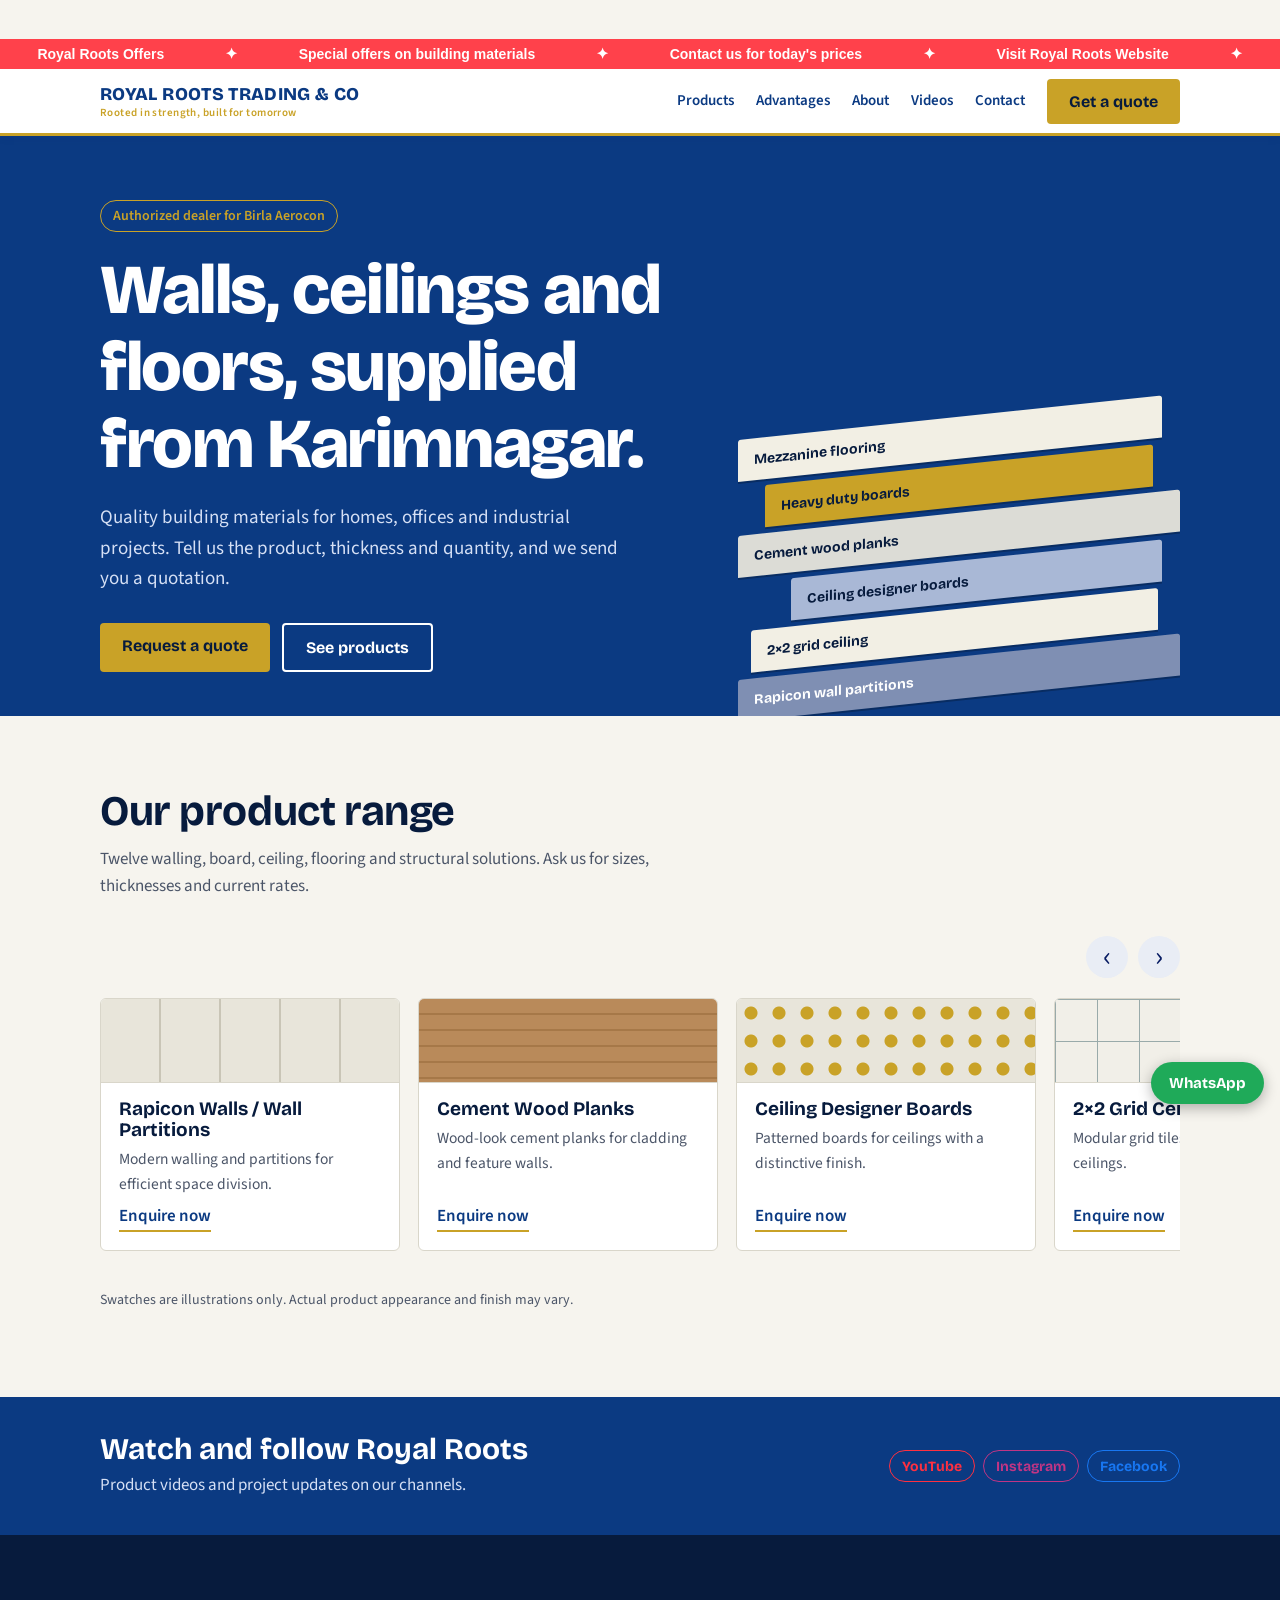
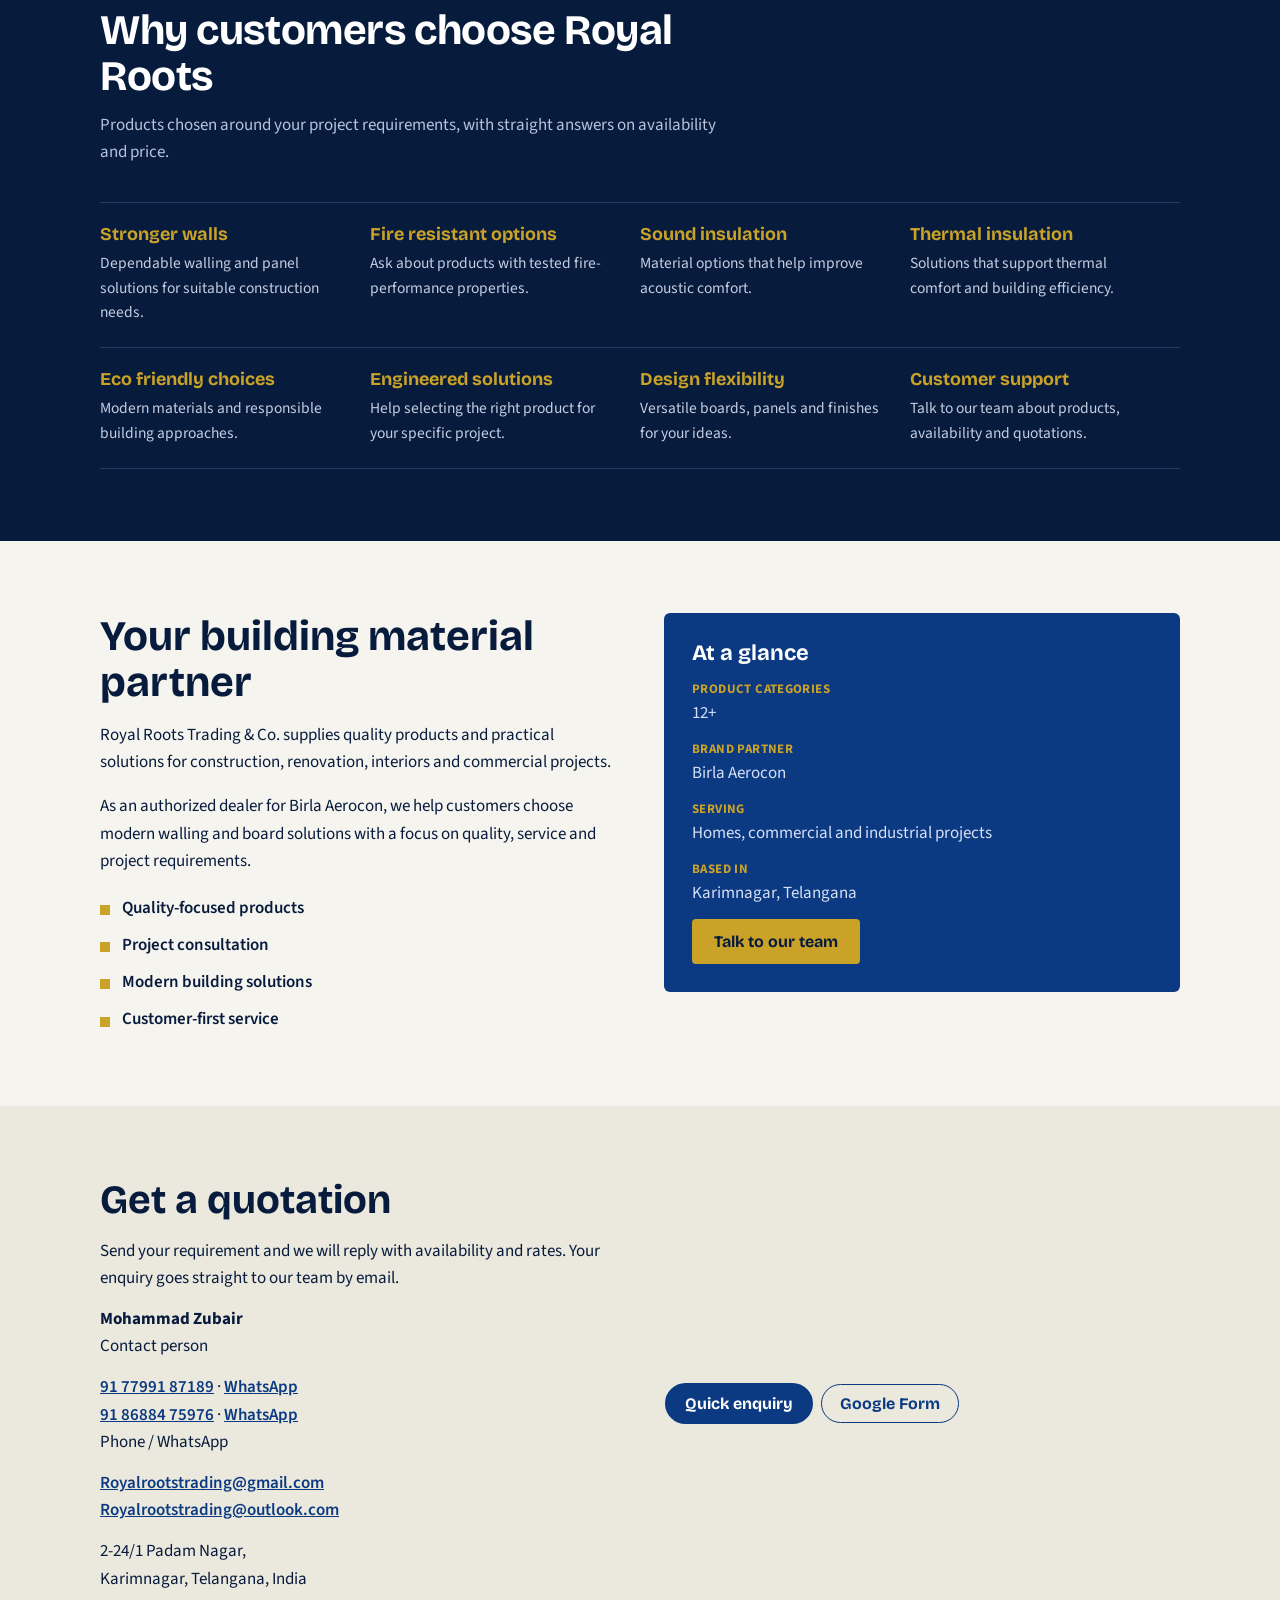
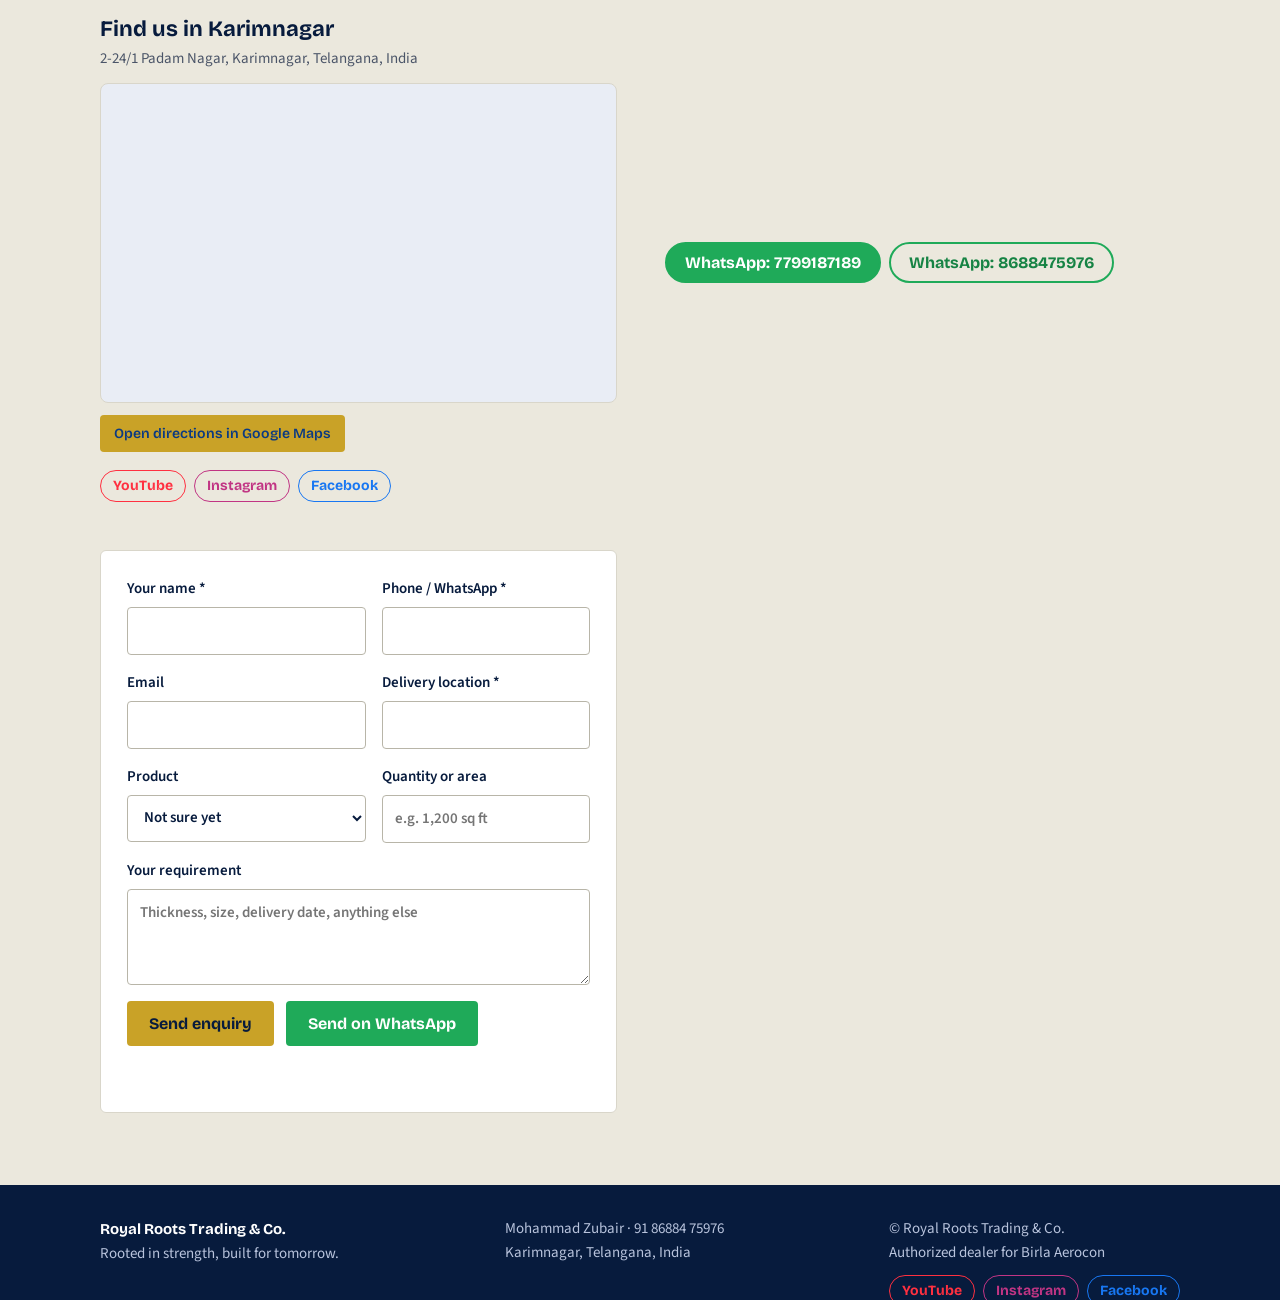
==== commit 13abeec0: "Refresh website and CMS cache for offers slider" ====
--- a/index.html
+++ b/index.html
@@ -19,7 +19,7 @@
 <script>
 (async function(){
   try {
-    const response = await fetch("./legacy-site.html?content-refresh=20261021-3", {cache:"no-store"});
+    const response = await fetch("./legacy-site.html?content-refresh=20261022-4", {cache:"no-store"});
     if (!response.ok) throw new Error("Website content could not be loaded (" + response.status + ").");
     let html = await response.text();
     // Remove older CMS script tags so the current cache-busted versions always run.
@@ -78,7 +78,7 @@
     const closeScript = "</scr" + "ipt>";
     const scripts = [
       '<script src="./supabase-config.js?v=20261021-4">' + closeScript,
-      '<script type="module" src="./site-cms.js?v=20261022-2">' + closeScript,
+      '<script type="module" src="./site-cms.js?v=20261022-3">' + closeScript,
       '<script type="module" src="./site-videos-public.js?v=20261021-4">' + closeScript
     ];    if (scripts.length) {
       const additions = scripts.join("\n");
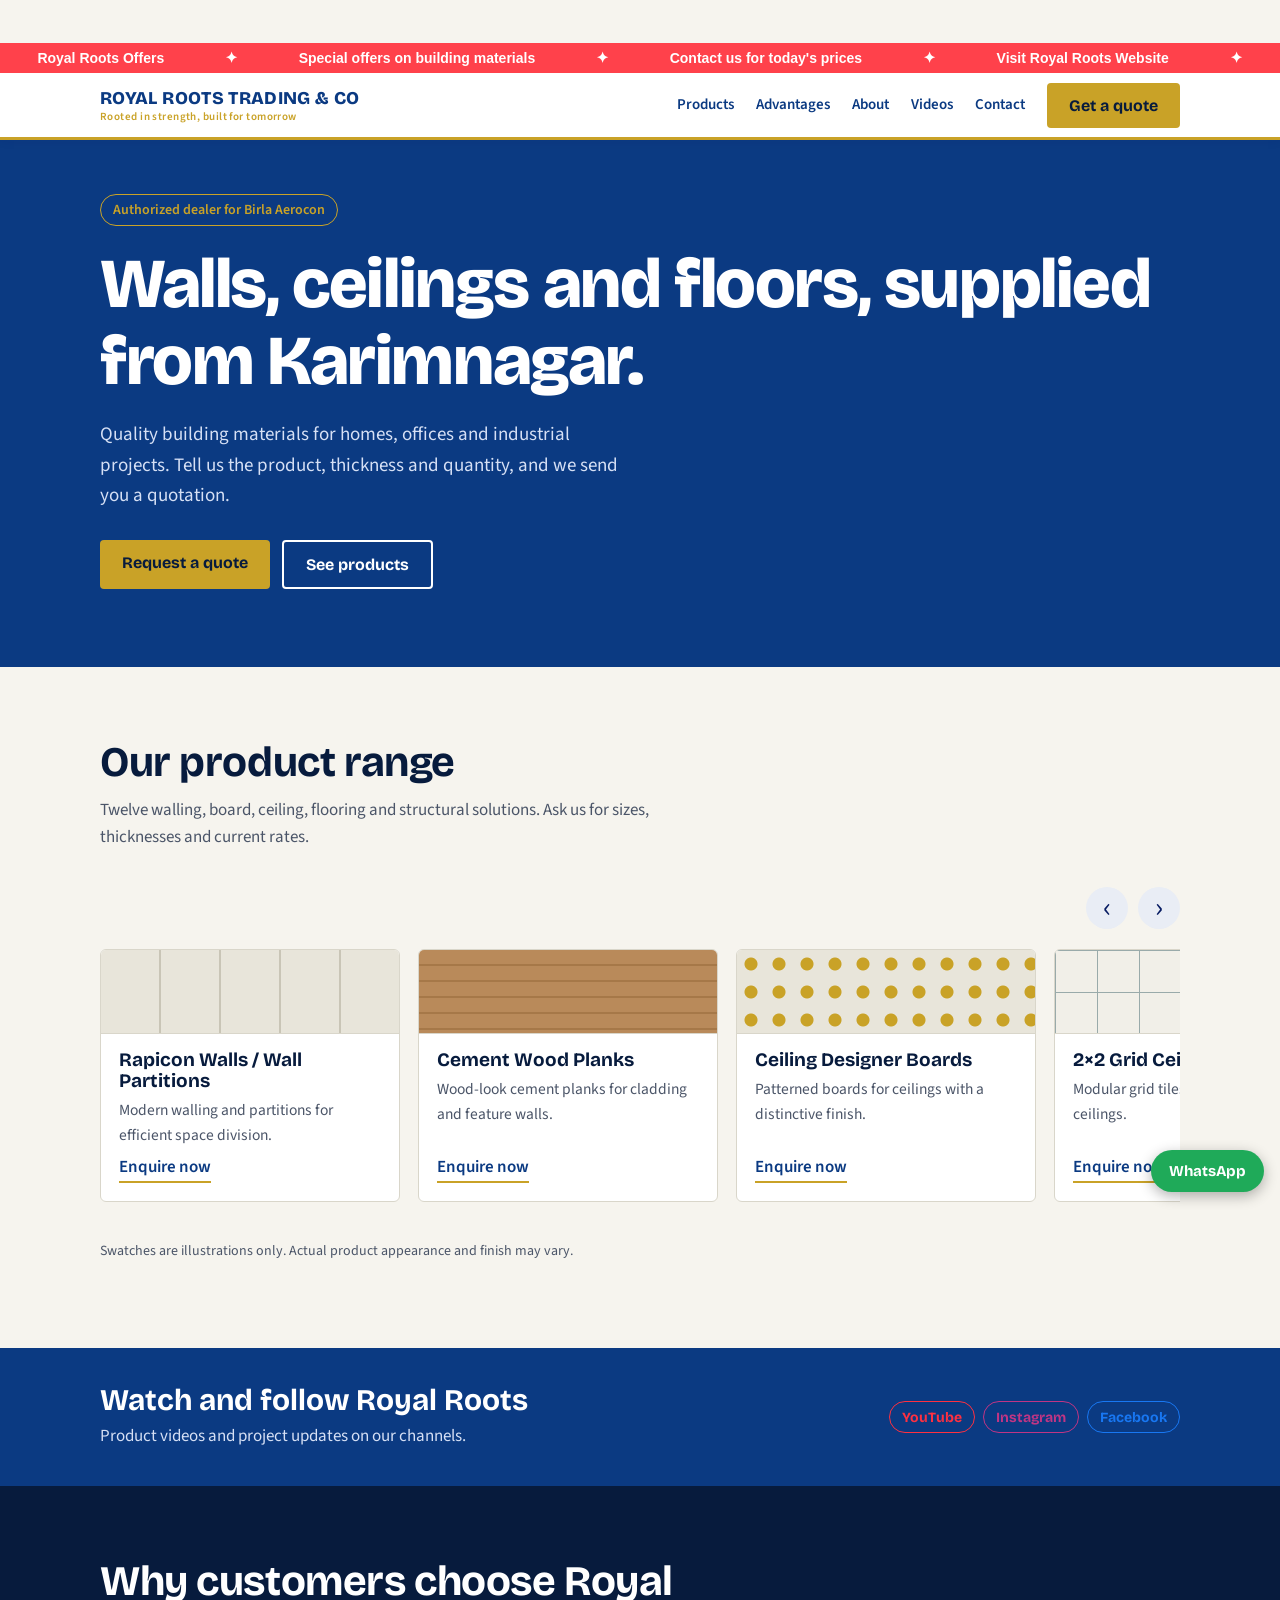
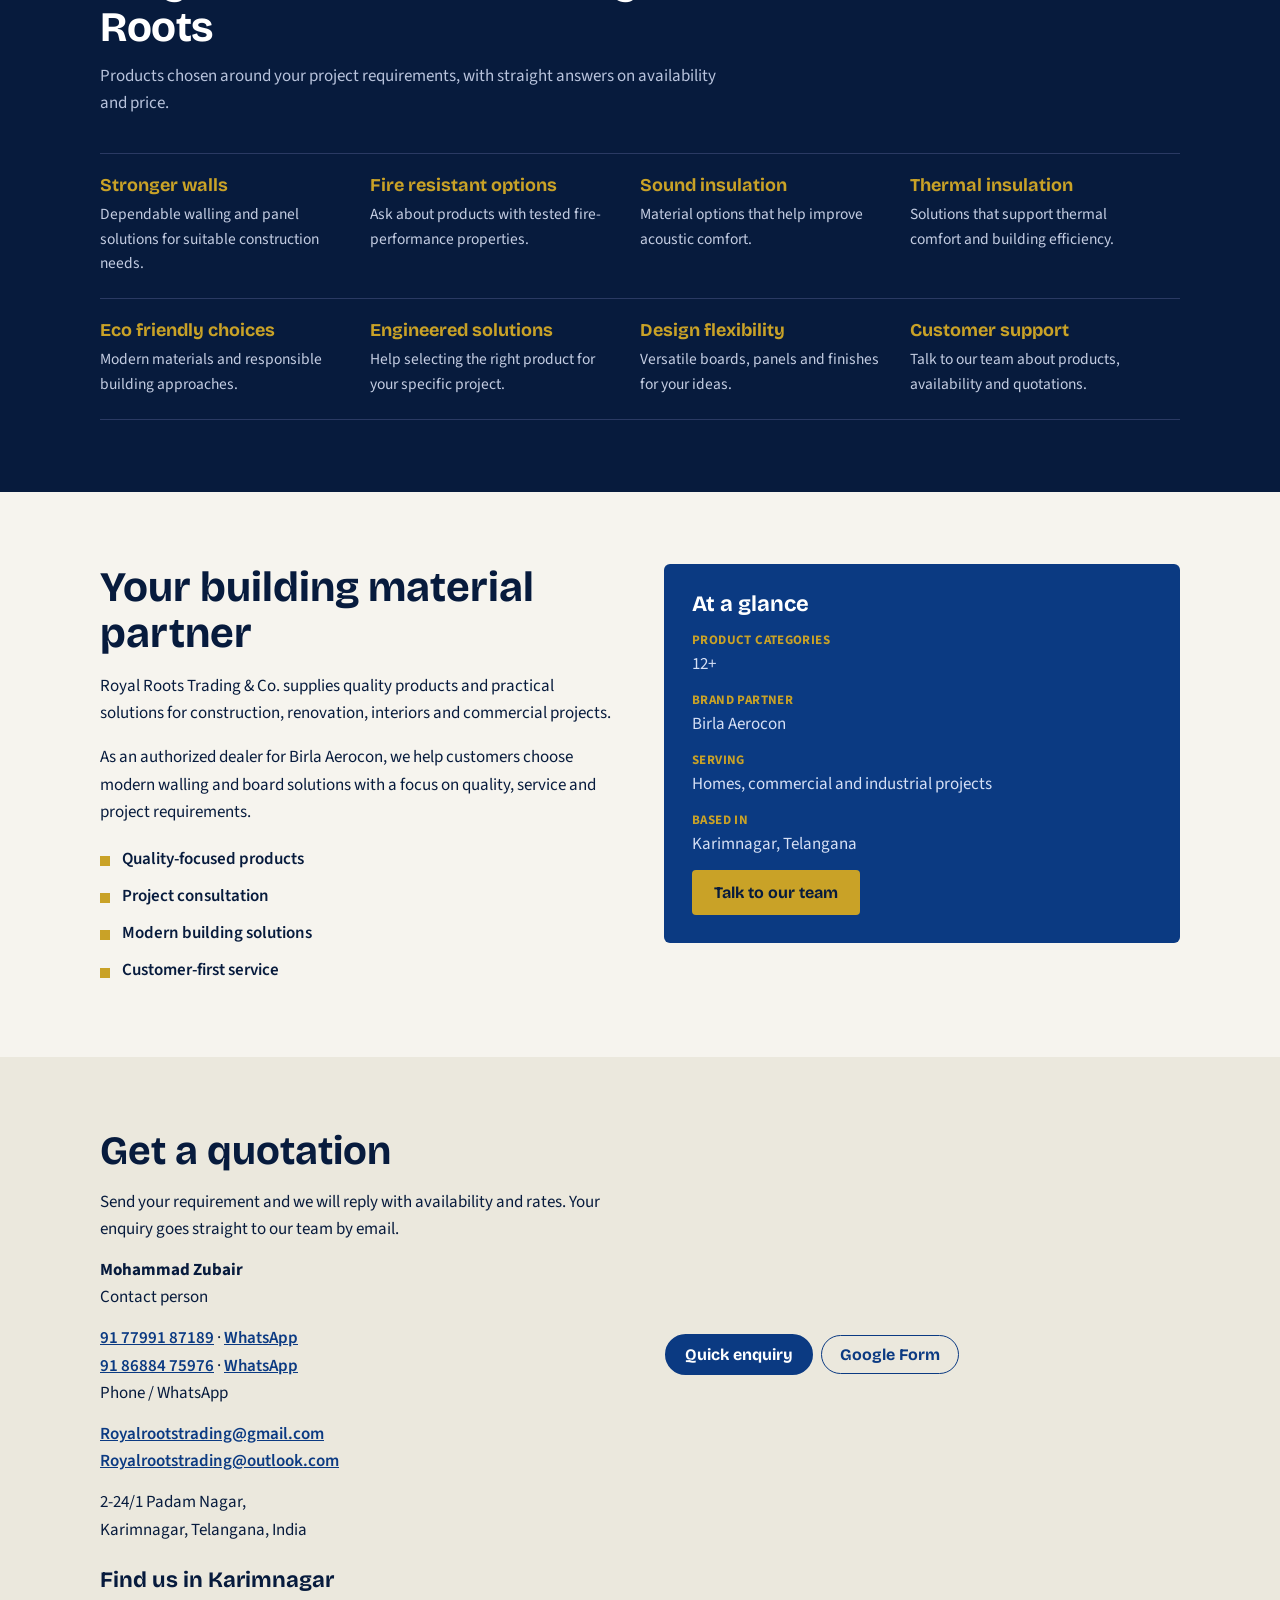
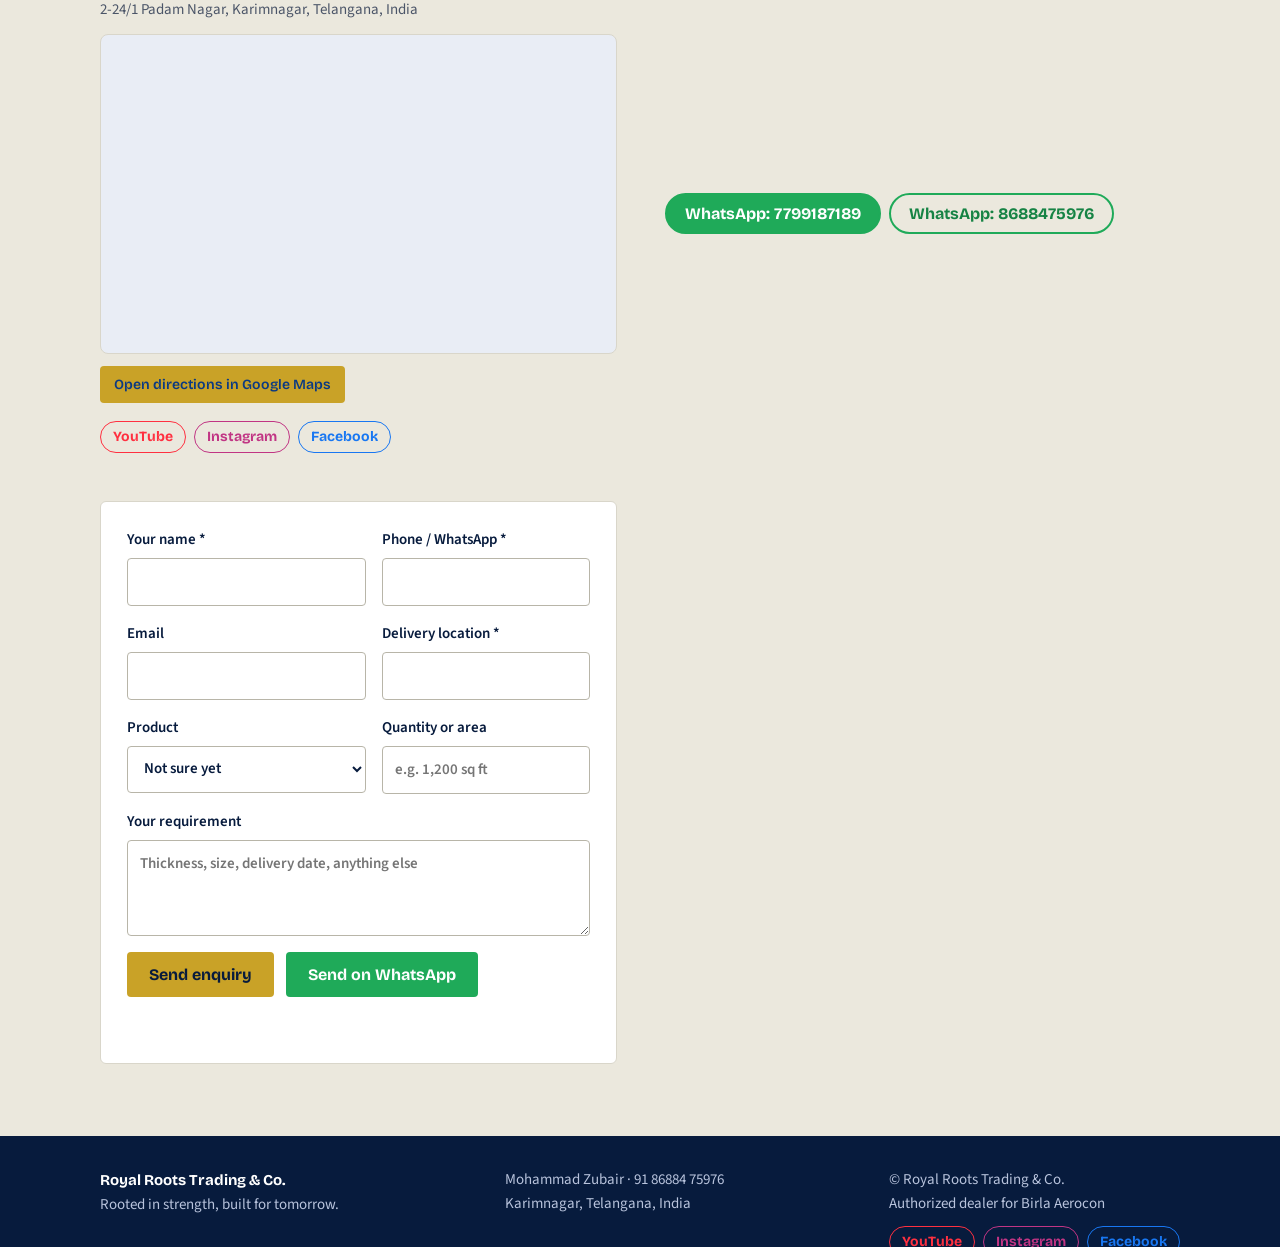
==== commit 37d602dd: "Refresh cached CMS script for banner fix" ====
--- a/index.html
+++ b/index.html
@@ -78,7 +78,7 @@
     const closeScript = "</scr" + "ipt>";
     const scripts = [
       '<script src="./supabase-config.js?v=20261021-4">' + closeScript,
-      '<script type="module" src="./site-cms.js?v=20261022-3">' + closeScript,
+      '<script type="module" src="./site-cms.js?v=20261026-1">' + closeScript,
       '<script type="module" src="./site-videos-public.js?v=20261021-4">' + closeScript
     ];    if (scripts.length) {
       const additions = scripts.join("\n");
